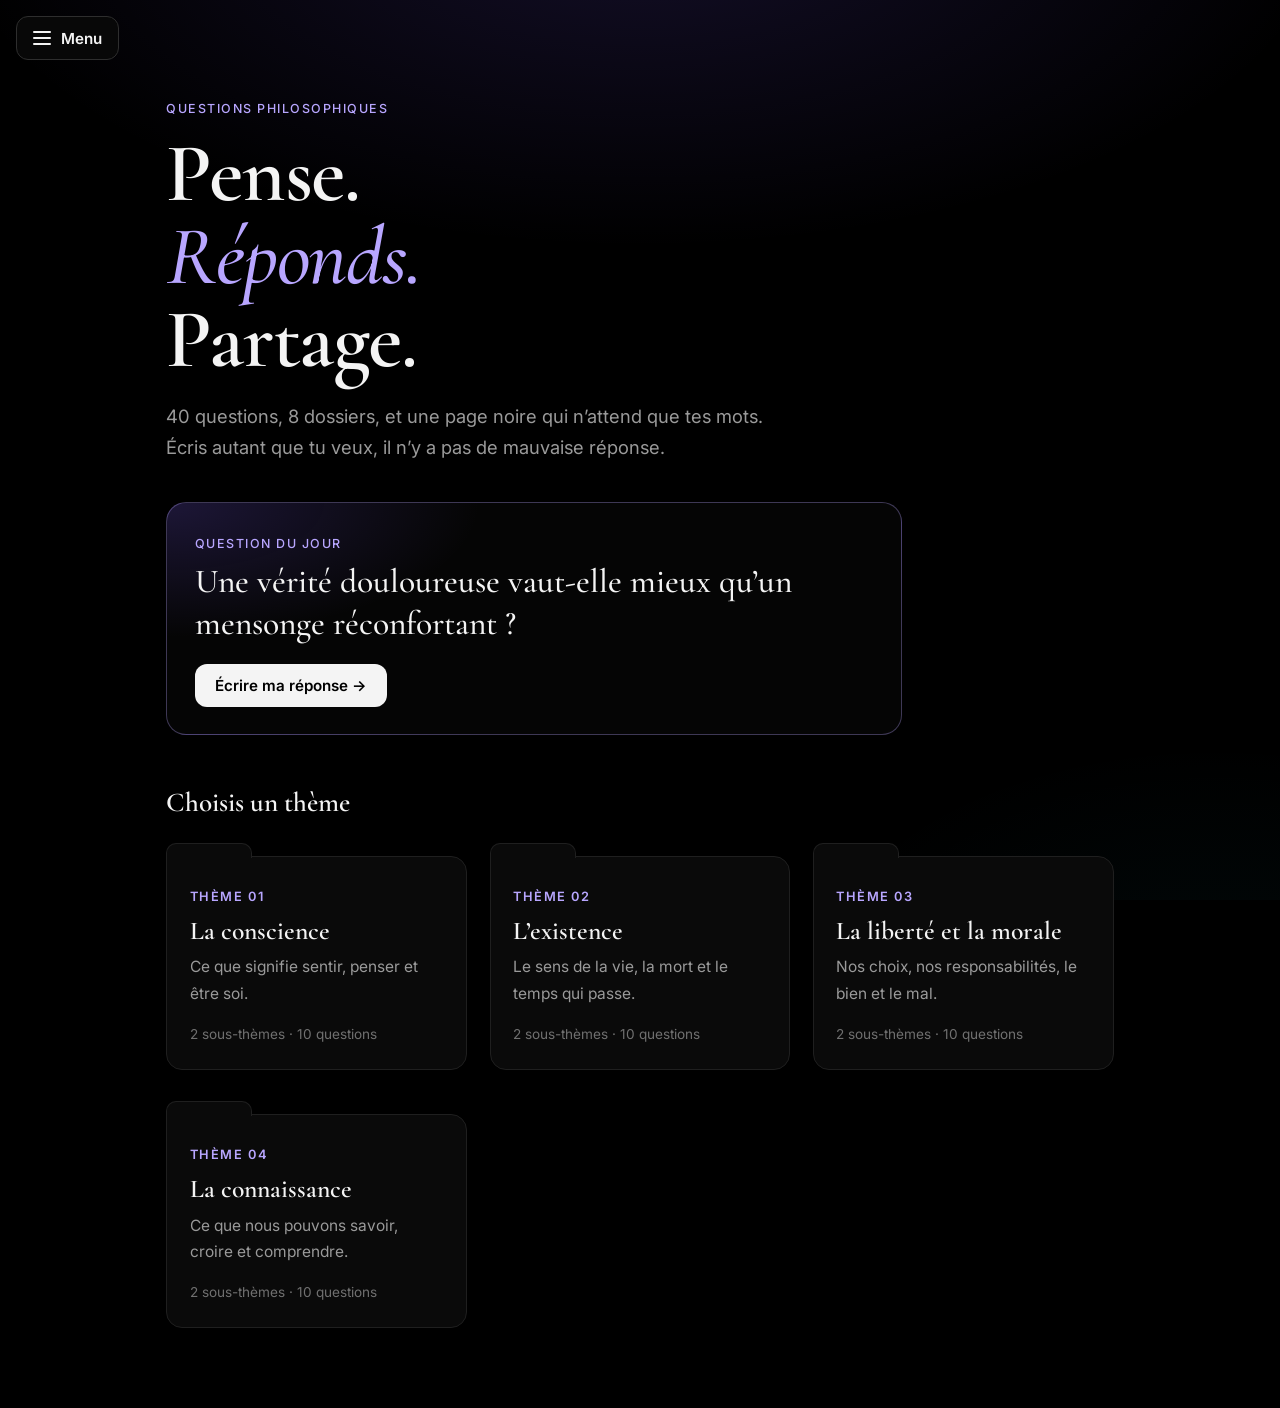
==== index (1).html @ a79fb10f "Add files via upload" ====
<!DOCTYPE html>
<html lang="fr">
<head>
<meta charset="UTF-8">
<meta name="viewport" content="width=device-width, initial-scale=1">
<meta name="theme-color" content="#000000">
<title>Questions philosophiques</title>
<meta name="description" content="Choisis un thème, ouvre un dossier et écris librement ta réponse à une question philosophique.">
<link rel="preconnect" href="https://fonts.googleapis.com">
<link rel="preconnect" href="https://fonts.gstatic.com" crossorigin>
<link href="https://fonts.googleapis.com/css2?family=Cormorant+Garamond:ital,wght@0,500;0,600;1,500;1,600&family=Inter:wght@400;500;600&display=swap" rel="stylesheet">
<style>
:root{--noir:#000;--carte:#0a0a0a;--ligne:#1f1f1f;--txt:#f4f4f4;--mut:#9a9a9a;--acc:#b8a6ff;--acc2:#7c5cff;
--serif:"Cormorant Garamond",Georgia,"Times New Roman",serif;--sans:"Inter",system-ui,-apple-system,"Segoe UI",Arial,sans-serif}
*{box-sizing:border-box}
html{scroll-behavior:smooth;background:#000}
body{margin:0;background:var(--noir);color:var(--txt);font:400 1.05rem/1.7 var(--sans);min-height:100vh;-webkit-font-smoothing:antialiased}
a{color:inherit}
::selection{background:var(--acc2);color:#fff}
:focus-visible{outline:2px solid var(--acc);outline-offset:3px}

/* Lueur d'ambiance : elle s'intensifie quand on écrit */
.lueur{position:fixed;inset:0;z-index:0;pointer-events:none;--e:0;transition:.8s;
background:radial-gradient(70rem 34rem at 50% -10%,rgba(124,92,255,calc(.16 + var(--e)*.22)),transparent 62%),
radial-gradient(44rem 26rem at 95% 110%,rgba(34,211,238,calc(.04 + var(--e)*.1)),transparent 60%)}

/* Menu en haut à gauche */
.btn-menu{position:fixed;top:1rem;left:1rem;z-index:40;display:flex;align-items:center;gap:.6rem;height:44px;
background:rgba(10,10,10,.85);backdrop-filter:blur(10px);color:var(--txt);border:1px solid #2e2e2e;border-radius:12px;padding:0 1rem;
font:600 .95rem var(--sans);cursor:pointer;transition:.25s}
.btn-menu:hover{border-color:var(--acc);box-shadow:0 0 26px -6px var(--acc)}
.btn-menu .barres{display:grid;gap:4px}
.btn-menu .barres i{display:block;width:18px;height:2px;background:currentColor;border-radius:2px}

.voile{position:fixed;inset:0;background:rgba(0,0,0,.72);opacity:0;visibility:hidden;transition:.3s;z-index:45}
.tiroir{position:fixed;top:0;left:0;bottom:0;width:min(23rem,88vw);background:#040404;border-right:1px solid var(--ligne);
transform:translateX(-100%);visibility:hidden;transition:transform .35s cubic-bezier(.2,.8,.2,1),visibility .35s;z-index:50;overflow-y:auto;padding:1.2rem 1.2rem 3rem}
.ouvert .tiroir{transform:none;visibility:visible}
.ouvert .voile{opacity:1;visibility:visible}
.tiroir-haut{display:flex;justify-content:space-between;align-items:center;margin-bottom:1.4rem}
.tiroir-haut strong{font:600 1.6rem var(--serif)}
.fermer{background:none;border:1px solid #2e2e2e;color:var(--txt);border-radius:10px;width:38px;height:38px;font-size:1.1rem;cursor:pointer}
.tiroir a.accueil{display:block;padding:.7rem .8rem;border-radius:10px;text-decoration:none;color:var(--mut);margin-bottom:.4rem}
.tiroir a.accueil:hover{color:var(--txt);background:#111}
.tiroir details{border-top:1px solid var(--ligne);padding:.3rem 0}
.tiroir summary{cursor:pointer;list-style:none;padding:.8rem;font:600 1.3rem var(--serif);display:flex;justify-content:space-between;gap:1rem}
.tiroir summary::-webkit-details-marker{display:none}
.tiroir summary::after{content:"+";color:var(--acc);font-family:var(--sans)}
.tiroir details[open] summary::after{content:"−"}
.tiroir details a{display:block;margin:.15rem 0 .15rem .8rem;padding:.55rem .9rem;border-left:2px solid #262626;color:var(--mut);text-decoration:none;font-size:.97rem;transition:.2s}
.tiroir details a:hover{color:var(--txt);border-left-color:var(--acc);background:#0c0c0c}

/* Scène */
main{position:relative;z-index:1;max-width:62rem;margin:0 auto;padding:5.8rem 1.4rem 5rem}
.fil{font-size:.9rem;color:var(--mut);margin-bottom:1.8rem}
.fil a{color:var(--mut);text-decoration:none}
.fil a:hover{color:var(--txt)}
.fil span{margin:0 .4rem;opacity:.45}
h1{font:600 clamp(2.6rem,8vw,5.2rem)/1 var(--serif);margin:0 0 1.2rem;letter-spacing:-.015em}
h1 em{font-style:italic;color:var(--acc);font-weight:500}
h1.q{font-size:clamp(2rem,5.4vw,3.3rem);line-height:1.12;max-width:44rem}
.intro{color:var(--mut);max-width:38rem;margin:0 0 2.4rem;font-size:1.15rem}
.etiquette{display:inline-block;font:500 .78rem var(--sans);letter-spacing:.12em;text-transform:uppercase;color:var(--acc);margin-bottom:1rem}
.vue{animation:entree .55s cubic-bezier(.2,.8,.2,1) both}
@keyframes entree{from{opacity:0;transform:translateY(14px)}to{opacity:1;transform:none}}

/* Question du jour */
.jour{position:relative;max-width:46rem;margin:0 0 3.2rem;padding:1.6rem 1.7rem 1.7rem;border-radius:20px;border:1px solid rgba(184,166,255,.32);
background:radial-gradient(28rem 12rem at 0% 0%,rgba(124,92,255,.2),transparent 70%),#050505}
.jour .etiquette{margin-bottom:.6rem}
.jour p{font:500 clamp(1.5rem,3.6vw,2.1rem)/1.25 var(--serif);margin:0 0 1.2rem}
.cta{display:inline-flex;align-items:center;gap:.5rem;background:var(--txt);color:#000;border-radius:12px;padding:.75rem 1.3rem;text-decoration:none;font:600 .95rem var(--sans);transition:.25s}
.cta:hover{background:var(--acc);transform:translateY(-2px)}
.titre-section{font:600 1.7rem var(--serif);margin:0 0 1.4rem}

/* Dossiers */
.grille{display:grid;grid-template-columns:repeat(auto-fill,minmax(16rem,1fr));gap:1.9rem 1.4rem}
.dossier{position:relative;display:block;margin-top:14px;padding:1.5rem 1.4rem 1.4rem;background:var(--carte);
border:1px solid var(--ligne);border-radius:0 16px 16px 16px;text-decoration:none;color:inherit;transition:.3s;overflow:visible}
.dossier::before{content:"";position:absolute;top:-14px;left:-1px;width:84px;height:14px;background:var(--carte);
border:1px solid var(--ligne);border-bottom:0;border-radius:10px 10px 0 0;transition:.3s}
.dossier::after{content:"";position:absolute;inset:0;border-radius:inherit;pointer-events:none;opacity:0;transition:.3s;
background:radial-gradient(16rem circle at var(--mx,50%) var(--my,0%),rgba(184,166,255,.15),transparent 62%)}
.dossier:hover{transform:translateY(-4px);border-color:rgba(184,166,255,.7);box-shadow:0 22px 50px -22px var(--acc2)}
.dossier:hover::before{border-color:rgba(184,166,255,.7)}
.dossier:hover::after{opacity:1}
.dossier .num{font:600 .8rem var(--sans);color:var(--acc);letter-spacing:.12em}
.dossier h3{font:600 1.6rem/1.2 var(--serif);margin:.4rem 0 .5rem}
.dossier p{margin:0;color:var(--mut);font-size:.97rem}
.dossier .compte{display:block;margin-top:1rem;font-size:.85rem;color:#707070}

/* Liste de questions */
.questions{list-style:none;margin:0;padding:0;max-width:46rem}
.questions a{display:flex;gap:1.1rem;align-items:baseline;padding:1.2rem .4rem;border-top:1px solid var(--ligne);text-decoration:none;transition:.25s}
.questions li:last-child a{border-bottom:1px solid var(--ligne)}
.questions a:hover{padding-left:1rem;background:#070707;color:var(--acc)}
.questions .n{font:600 1.05rem var(--serif);color:var(--acc);min-width:1.6rem}
.questions .t{font:500 1.3rem/1.4 var(--serif);flex:1}
.questions .ok{font-size:.8rem;color:#7ee2a8;white-space:nowrap}

/* Espace d'écriture */
form{max-width:46rem}
.feuille{margin-top:1.8rem;background:#050505;border:1px solid #242424;border-radius:20px;transition:.3s}
.feuille:focus-within{border-color:rgba(184,166,255,.75);box-shadow:0 0 0 4px rgba(184,166,255,.1),0 40px 90px -40px rgba(124,92,255,.6)}
.feuille textarea{display:block;width:100%;min-height:min(58vh,26rem);background:transparent;color:var(--txt);border:0;resize:vertical;
padding:1.7rem 1.7rem 1rem;font:400 clamp(1.15rem,2.6vw,1.4rem)/1.85 var(--serif);caret-color:var(--acc)}
.feuille textarea:focus{outline:none}
.feuille textarea::placeholder{color:#555;font-style:italic}
.pied-feuille{display:flex;justify-content:space-between;gap:1rem;padding:.7rem 1.4rem;border-top:1px solid #161616;font-size:.82rem;color:#6d6d6d}
.amorces{display:flex;flex-wrap:wrap;align-items:center;gap:.5rem;margin:1.1rem 0 0;font-size:.88rem;color:var(--mut)}
.amorce{background:transparent;color:var(--mut);border:1px solid #2a2a2a;border-radius:999px;padding:.35rem .85rem;font:500 .85rem var(--sans);cursor:pointer;transition:.2s}
.amorce:hover{color:var(--txt);border-color:var(--acc)}
.signe{margin:1.5rem 0 0}
.signe summary{cursor:pointer;color:var(--mut);font-size:.92rem;width:max-content}
.signe summary:hover{color:var(--txt)}
.deux{display:grid;grid-template-columns:1fr 1fr;gap:1rem;margin-top:1rem}
label{display:block;font:600 .82rem var(--sans);margin:0 0 .4rem;color:var(--mut)}
input[type=text],input[type=email]{width:100%;background:#060606;color:var(--txt);border:1px solid #262626;border-radius:12px;padding:.8rem 1rem;font:400 1rem var(--sans);transition:.2s}
input:focus{outline:none;border-color:var(--acc);box-shadow:0 0 0 3px rgba(184,166,255,.16)}
.piege{position:absolute;left:-9999px;width:1px;height:1px;opacity:0}
.envoyer{margin-top:1.8rem;display:inline-flex;align-items:center;gap:.6rem;background:var(--txt);color:#000;border:0;border-radius:14px;
padding:1rem 1.9rem;font:600 1rem var(--sans);cursor:pointer;transition:.25s}
.envoyer:hover{background:var(--acc);transform:translateY(-2px)}
.envoyer:disabled{opacity:.5;cursor:wait;transform:none}
.etat{min-height:1.6rem;margin:1rem 0 0;font-size:.98rem}
.etat.ok{color:#7ee2a8}.etat.err{color:#ff8a8a}
.note{margin-top:1.4rem;font-size:.85rem;color:#6d6d6d}
.suite{display:flex;flex-wrap:wrap;gap:1.4rem;margin-top:2rem;font-size:.95rem}
.suite a{color:var(--acc);text-decoration:none}
.suite a:hover{text-decoration:underline}

@media(max-width:640px){.deux{grid-template-columns:1fr}.btn-menu span.mot{display:none}.btn-menu{padding:0 .9rem}}
@media(prefers-reduced-motion:reduce){*{animation:none!important;transition:none!important}html{scroll-behavior:auto}}
</style>
</head>
<body>

<div class="lueur" id="lueur" aria-hidden="true"></div>

<button class="btn-menu" id="btnMenu" aria-expanded="false" aria-controls="tiroir">
  <span class="barres" aria-hidden="true"><i></i><i></i><i></i></span><span class="mot">Menu</span>
</button>
<div class="voile" id="voile"></div>
<aside class="tiroir" id="tiroir" aria-label="Thèmes philosophiques">
  <div class="tiroir-haut"><strong>Thèmes</strong><button class="fermer" id="fermer" aria-label="Fermer le menu">✕</button></div>
  <a class="accueil" href="#">← Accueil</a>
  <nav id="navThemes"></nav>
</aside>

<main id="scene"></main>

<script>
(function(){
  /* ADRESSE QUI REÇOIT LES RÉPONSES */
  var ENDPOINT = "https://formsubmit.co/ajax/tabomar2007@gmail.com";

  var T = [
    {n:"La conscience", d:"Ce que signifie sentir, penser et être soi.", s:[
      {n:"L’esprit et le corps", q:[
        "Mon esprit est-il identique à mon cerveau ?",
        "Un robot pourrait-il un jour être vraiment conscient ?",
        "Pourquoi ressentons-nous des émotions plutôt que de simplement réagir ?",
        "Les animaux ont-ils une conscience comparable à la nôtre ?",
        "Que se passe-t-il dans notre conscience quand nous dormons ou rêvons ?"]},
      {n:"Le moi et l’identité", q:[
        "Suis-je la même personne qu’il y a dix ans ?",
        "Qu’est-ce qui fait de moi quelqu’un d’unique ?",
        "Le regard des autres façonne-t-il qui je suis ?",
        "Peut-on se connaître vraiment soi-même ?",
        "Si je perdais tous mes souvenirs, serais-je encore moi ?"]}]},
    {n:"L’existence", d:"Le sens de la vie, la mort et le temps qui passe.", s:[
      {n:"Le sens de la vie", q:[
        "La vie a-t-elle un sens, ou devons-nous le créer ?",
        "Le bonheur est-il le but de l’existence ?",
        "Faut-il souffrir pour grandir ?",
        "Qu’est-ce qui donne de la valeur à une vie ?",
        "Vaut-il mieux vivre intensément ou vivre longtemps ?"]},
      {n:"La mort et le temps", q:[
        "Faut-il avoir peur de la mort ?",
        "La mort donne-t-elle un sens à la vie ?",
        "Le temps existe-t-il vraiment, ou n’est-il qu’une impression de notre esprit ?",
        "Que reste-t-il de nous quand nous disparaissons ?",
        "Vivrions-nous mieux si nous étions immortels ?"]}]},
    {n:"La liberté et la morale", d:"Nos choix, nos responsabilités, le bien et le mal.", s:[
      {n:"Le libre arbitre", q:[
        "Sommes-nous vraiment libres de nos choix ?",
        "Peut-on être responsable de ce que l’on n’a pas choisi d’être ?",
        "Être libre, est-ce faire tout ce que l’on veut ?",
        "Notre éducation décide-t-elle de nos choix à notre place ?",
        "Un monde où tout serait prévisible serait-il un monde sans liberté ?"]},
      {n:"Le bien et le mal", q:[
        "Le bien et le mal existent-ils indépendamment des cultures ?",
        "Le mensonge est-il parfois justifié ?",
        "Peut-on faire le mal en croyant faire le bien ?",
        "Faut-il juger une action sur ses intentions ou sur ses conséquences ?",
        "Pourquoi devrions-nous être justes quand personne ne nous voit ?"]}]},
    {n:"La connaissance", d:"Ce que nous pouvons savoir, croire et comprendre.", s:[
      {n:"Vérité et réalité", q:[
        "Existe-t-il une vérité absolue ?",
        "Peut-on être certain que le monde est tel que nous le percevons ?",
        "Nos sens nous trompent-ils plus qu’ils ne nous renseignent ?",
        "Une vérité douloureuse vaut-elle mieux qu’un mensonge réconfortant ?",
        "La science peut-elle tout expliquer ?"]},
      {n:"Raison et croyance", q:[
        "Peut-on croire sans preuve ?",
        "La raison suffit-elle pour bien vivre ?",
        "Doute-t-on trop ou pas assez aujourd’hui ?",
        "Les émotions sont-elles un obstacle à la pensée juste ?",
        "Que signifie vraiment « comprendre » quelque chose ?"]}]}
  ];
  var AMORCES = ["Je crois que…", "Au fond…", "Un exemple qui m’a marqué :", "Je ne suis pas d’accord, parce que…"];

  var scene = document.getElementById("scene"), body = document.body, lueur = document.getElementById("lueur");

  /* Mémoire locale (brouillons et questions déjà répondues) */
  function lire(k){ try{ return localStorage.getItem(k); }catch(e){ return null; } }
  function noter(k, v){ try{ if(v === null) localStorage.removeItem(k); else localStorage.setItem(k, v); }catch(e){} }

  /* Menu latéral */
  var nav = document.getElementById("navThemes");
  nav.innerHTML = T.map(function(t, i){
    return '<details><summary>' + t.n + '</summary>' +
      t.s.map(function(s, j){ return '<a href="#t' + i + '-s' + j + '">' + s.n + '</a>'; }).join("") + '</details>';
  }).join("");
  var btn = document.getElementById("btnMenu");
  function menu(ouvre){
    body.classList.toggle("ouvert", ouvre);
    btn.setAttribute("aria-expanded", ouvre);
    if(ouvre){ document.getElementById("fermer").focus(); }
    else if(document.activeElement && document.activeElement.closest && document.activeElement.closest("#tiroir")){ btn.focus(); }
  }
  btn.addEventListener("click", function(){ menu(!body.classList.contains("ouvert")); });
  document.getElementById("fermer").addEventListener("click", function(){ menu(false); });
  document.getElementById("voile").addEventListener("click", function(){ menu(false); });
  document.addEventListener("keydown", function(e){ if(e.key === "Escape") menu(false); });

  /* Halo lumineux qui suit le doigt ou la souris sur les dossiers */
  document.addEventListener("pointermove", function(e){
    var d = e.target.closest && e.target.closest(".dossier");
    if(!d) return;
    var r = d.getBoundingClientRect();
    d.style.setProperty("--mx", (e.clientX - r.left) + "px");
    d.style.setProperty("--my", (e.clientY - r.top) + "px");
  });

  /* Question du jour */
  var plat = [];
  T.forEach(function(t, i){ t.s.forEach(function(s, j){ s.q.forEach(function(q, k){ plat.push({id:"t"+i+"-s"+j+"-q"+k, q:q}); }); }); });
  var jour = plat[Math.floor(Date.now() / 864e5) % plat.length];

  function fil(parts){
    return '<nav class="fil" aria-label="Fil d’Ariane">' + parts.map(function(p){
      return p.h ? '<a href="' + p.h + '">' + p.l + '</a>' : '<b>' + p.l + '</b>';
    }).join('<span>/</span>') + '</nav>';
  }

  function afficher(){
    var m = /^#t(\d+)(?:-s(\d+))?(?:-q(\d+))?$/.exec(location.hash);
    var t = m ? T[+m[1]] : null, s = t && m[2] !== undefined ? t.s[+m[2]] : null, q = s && m[3] !== undefined ? s.q[+m[3]] : null;
    var h = "";
    lueur.style.setProperty("--e", 0);
    if(!t){
      h = '<div class="vue"><span class="etiquette">Questions philosophiques</span>' +
        '<h1>Pense.<br><em>Réponds.</em><br>Partage.</h1>' +
        '<p class="intro">40 questions, 8 dossiers, et une page noire qui n’attend que tes mots. Écris autant que tu veux, il n’y a pas de mauvaise réponse.</p>' +
        '<div class="jour"><span class="etiquette">Question du jour</span><p>' + jour.q + '</p><a class="cta" href="#' + jour.id + '">Écrire ma réponse →</a></div>' +
        '<h2 class="titre-section">Choisis un thème</h2>' +
        '<div class="grille">' + T.map(function(x, i){
          return '<a class="dossier" href="#t' + i + '"><span class="num">THÈME 0' + (i+1) + '</span><h3>' + x.n + '</h3><p>' + x.d + '</p><span class="compte">' + x.s.length + ' sous-thèmes · ' + x.s.length*5 + ' questions</span></a>';
        }).join("") + '</div></div>';
    } else if(!s){
      h = '<div class="vue">' + fil([{l:"Accueil",h:"#"},{l:t.n}]) + '<h1>' + t.n + '</h1><p class="intro">' + t.d + '</p><div class="grille">' +
        t.s.map(function(x, j){
          var fait = 0; for(var k = 0; k < 5; k++){ if(lire("fait:t" + m[1] + "-s" + j + "-q" + k)) fait++; }
          return '<a class="dossier" href="#t' + m[1] + '-s' + j + '"><span class="num">DOSSIER 0' + (j+1) + '</span><h3>' + x.n + '</h3><span class="compte">5 questions' + (fait ? ' · ' + fait + ' répondue' + (fait > 1 ? 's' : '') : '') + '</span></a>';
        }).join("") + '</div></div>';
    } else if(q === null){
      h = '<div class="vue">' + fil([{l:"Accueil",h:"#"},{l:t.n,h:"#t"+m[1]},{l:s.n}]) + '<h1>' + s.n + '</h1><p class="intro">Choisis la question qui te parle le plus et écris ce qui te vient.</p><ol class="questions">' +
        s.q.map(function(x, k){
          var id = "t" + m[1] + "-s" + m[2] + "-q" + k;
          return '<li><a href="#' + id + '"><span class="n">' + (k+1) + '</span><span class="t">' + x + '</span>' + (lire("fait:" + id) ? '<span class="ok">✓ Répondu</span>' : '') + '</a></li>';
        }).join("") + '</ol></div>';
    } else {
      var k = +m[3], base = "#t" + m[1] + "-s" + m[2];
      var suiv = k < 4 ? '<a href="' + base + '-q' + (k+1) + '">Question suivante →</a>' : "";
      h = '<div class="vue">' + fil([{l:"Accueil",h:"#"},{l:t.n,h:"#t"+m[1]},{l:s.n,h:base},{l:"Question " + (k+1)}]) +
        '<span class="etiquette">' + t.n + ' · ' + s.n + '</span><h1 class="q">' + q + '</h1>' +
        '<form id="form" novalidate>' +
        '<div class="feuille"><textarea id="rep" name="reponse" aria-label="Ta réponse" placeholder="Commence par la première chose qui te vient à l’esprit…" required></textarea>' +
        '<div class="pied-feuille"><span id="compte">0 mot</span><span id="sauve"></span></div></div>' +
        '<div class="amorces"><span>Pas d’inspiration ?</span>' + AMORCES.map(function(a){ return '<button type="button" class="amorce">' + a + '</button>'; }).join("") + '</div>' +
        '<details class="signe"><summary>Signer ma réponse (facultatif)</summary><div class="deux">' +
        '<div><label for="prenom">Ton prénom</label><input type="text" id="prenom" name="prenom" autocomplete="given-name"></div>' +
        '<div><label for="mail">Ton email</label><input type="email" id="mail" name="email" autocomplete="email"></div></div></details>' +
        '<input type="text" name="_honey" class="piege" tabindex="-1" autocomplete="off" aria-hidden="true">' +
        '<button class="envoyer" type="submit">Envoyer ma réponse</button>' +
        '<p class="etat" id="etat" role="status"></p>' +
        '<p class="note">Ta réponse est envoyée par email à l’auteur du site. Ne mets pas d’informations trop personnelles.</p>' +
        '<div class="suite"><a href="' + base + '">← Toutes les questions</a>' + suiv + '</div></form></div>';
    }
    scene.innerHTML = h;
    window.scrollTo(0, 0);
    document.title = (q || (s && s.n) || (t && t.n) || "Questions philosophiques") + " · Philosophie";
    if(q){ branche(t.n, s.n, q, "t" + m[1] + "-s" + m[2] + "-q" + m[3]); }
  }

  /* Espace d'écriture : compteur, brouillon, envoi par email */
  function branche(theme, sous, question, id){
    var f = document.getElementById("form"), etat = document.getElementById("etat"),
        ta = document.getElementById("rep"), compte = document.getElementById("compte"), sauve = document.getElementById("sauve"), tmr;

    function maj(){
      var v = ta.value.trim(), mots = v ? v.split(/\s+/).length : 0;
      compte.textContent = mots + (mots > 1 ? " mots" : " mot");
      lueur.style.setProperty("--e", Math.min(mots / 60, 1));
    }
    var brouillon = lire("brouillon:" + id);
    if(brouillon){ ta.value = brouillon; sauve.textContent = "Brouillon retrouvé"; }
    maj();
    ta.addEventListener("input", function(){
      maj(); sauve.textContent = "";
      clearTimeout(tmr);
      tmr = setTimeout(function(){ noter("brouillon:" + id, ta.value.trim() ? ta.value : null); sauve.textContent = ta.value.trim() ? "Brouillon enregistré" : ""; }, 500);
    });

    scene.querySelectorAll(".amorce").forEach(function(b){
      b.addEventListener("click", function(){
        var txt = b.textContent + " ", pos = ta.selectionStart;
        var avant = ta.value.slice(0, pos), besoin = avant && !/\s$/.test(avant) ? "\n" : "";
        ta.setRangeText(besoin + txt, pos, ta.selectionEnd, "end");
        ta.focus(); ta.dispatchEvent(new Event("input"));
      });
    });

    f.addEventListener("submit", function(e){
      e.preventDefault();
      var rep = ta.value.trim();
      etat.className = "etat";
      if(!rep){ etat.className = "etat err"; etat.textContent = "Écris ta réponse avant de l’envoyer."; ta.focus(); return; }
      var b = f.querySelector(".envoyer"); b.disabled = true; etat.textContent = "Envoi en cours…";
      var data = {
        _subject: "Réponse philosophique : " + question,
        _template: "table", _captcha: "false", _honey: f._honey.value,
        theme: theme, sous_theme: sous, question: question, reponse: rep,
        prenom: f.prenom.value.trim() || "(anonyme)", email: f.email.value.trim() || "(non donné)"
      };
      if(f.email.value.trim()) data._replyto = f.email.value.trim();
      fetch(ENDPOINT, {method:"POST", headers:{"Content-Type":"application/json","Accept":"application/json"}, body:JSON.stringify(data)})
        .then(function(r){ return r.json(); })
        .then(function(j){
          if(j && (j.success === true || j.success === "true")){
            etat.className = "etat ok"; etat.textContent = "Merci de ta réponse ✦";
            noter("fait:" + id, "1"); noter("brouillon:" + id, null);
            ta.value = ""; sauve.textContent = ""; maj();
          } else { throw new Error("refus"); }
        })
        .catch(function(){
          etat.className = "etat err";
          etat.textContent = "L’envoi a échoué. Ta réponse est toujours dans la case : copie-la, puis réessaie dans un moment.";
        })
        .then(function(){ b.disabled = false; });
    });
  }

  window.addEventListener("hashchange", function(){ menu(false); afficher(); });
  afficher();
})();
</script>

<!-- Bibliothèque de philosophes et barre de recherche : doit rester ici, après le script ci-dessus -->
<script src="bibliotheque.js"></script>
</body>
</html>
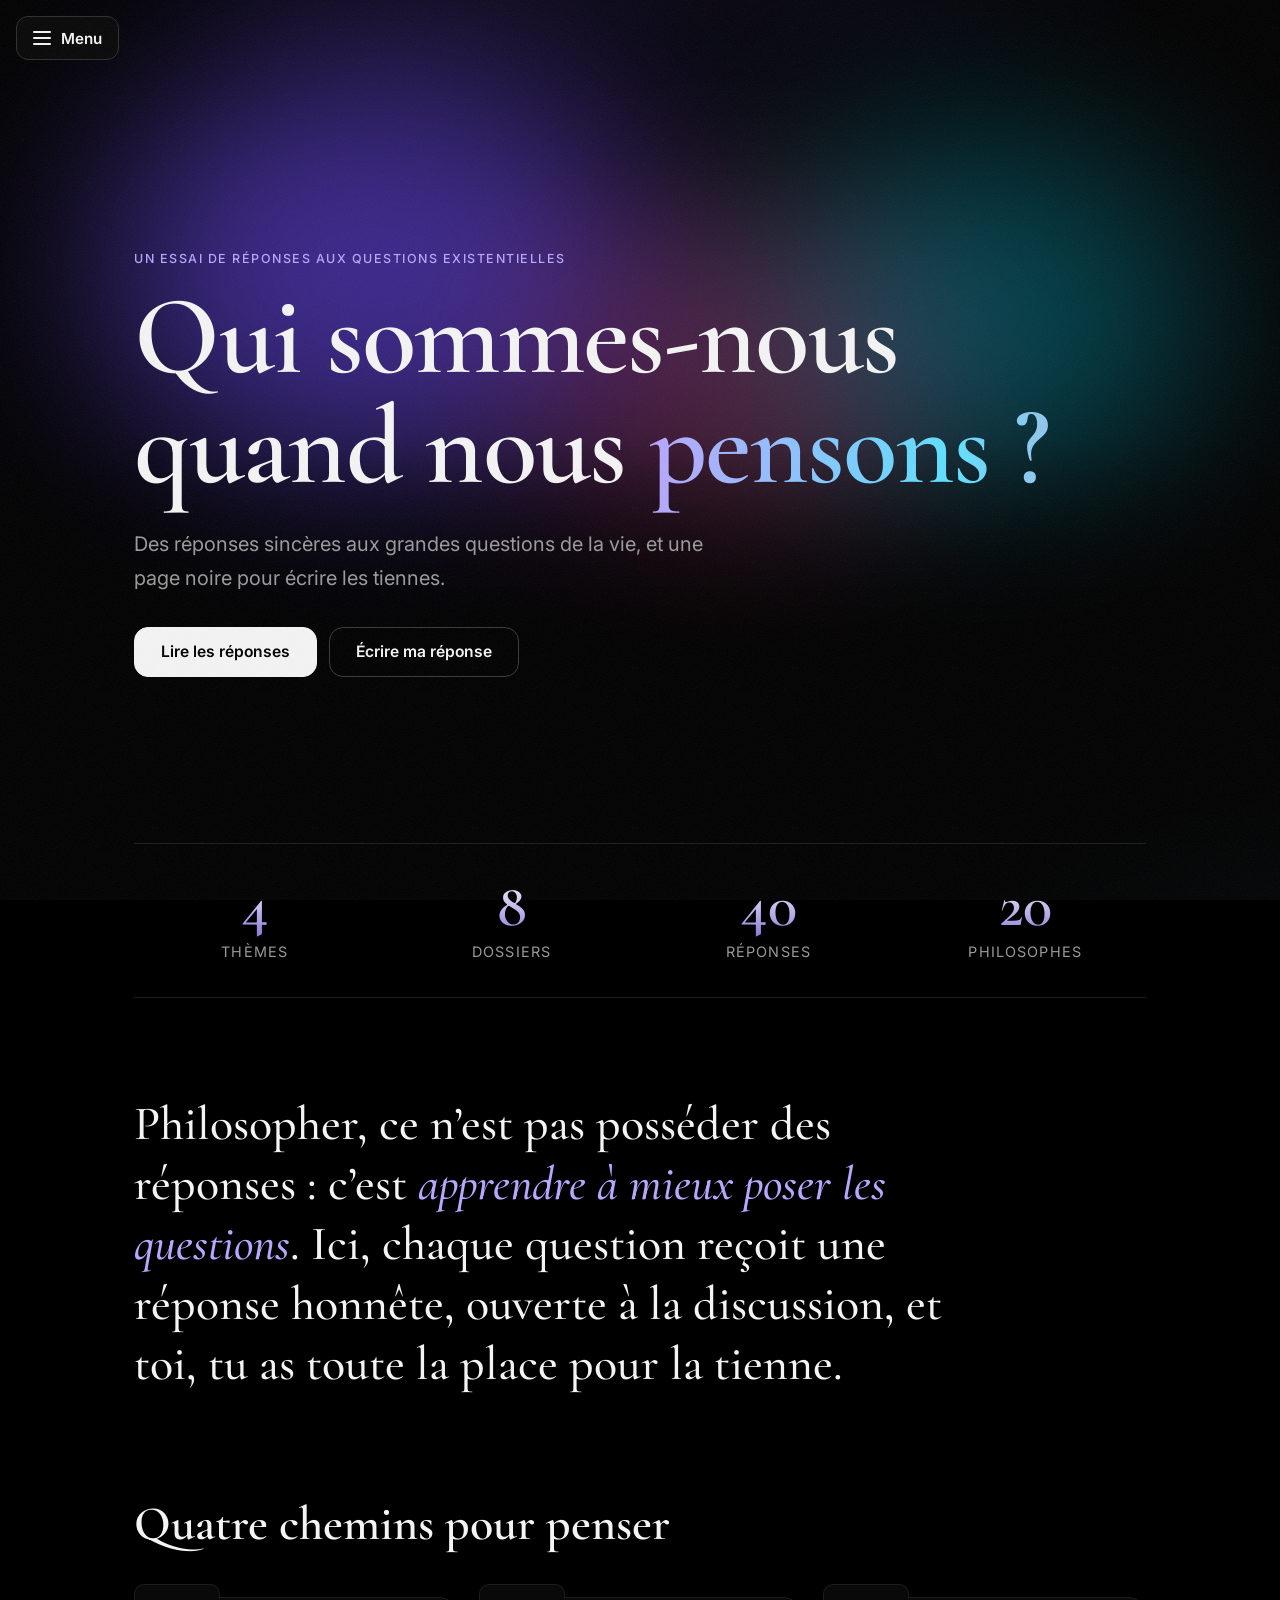
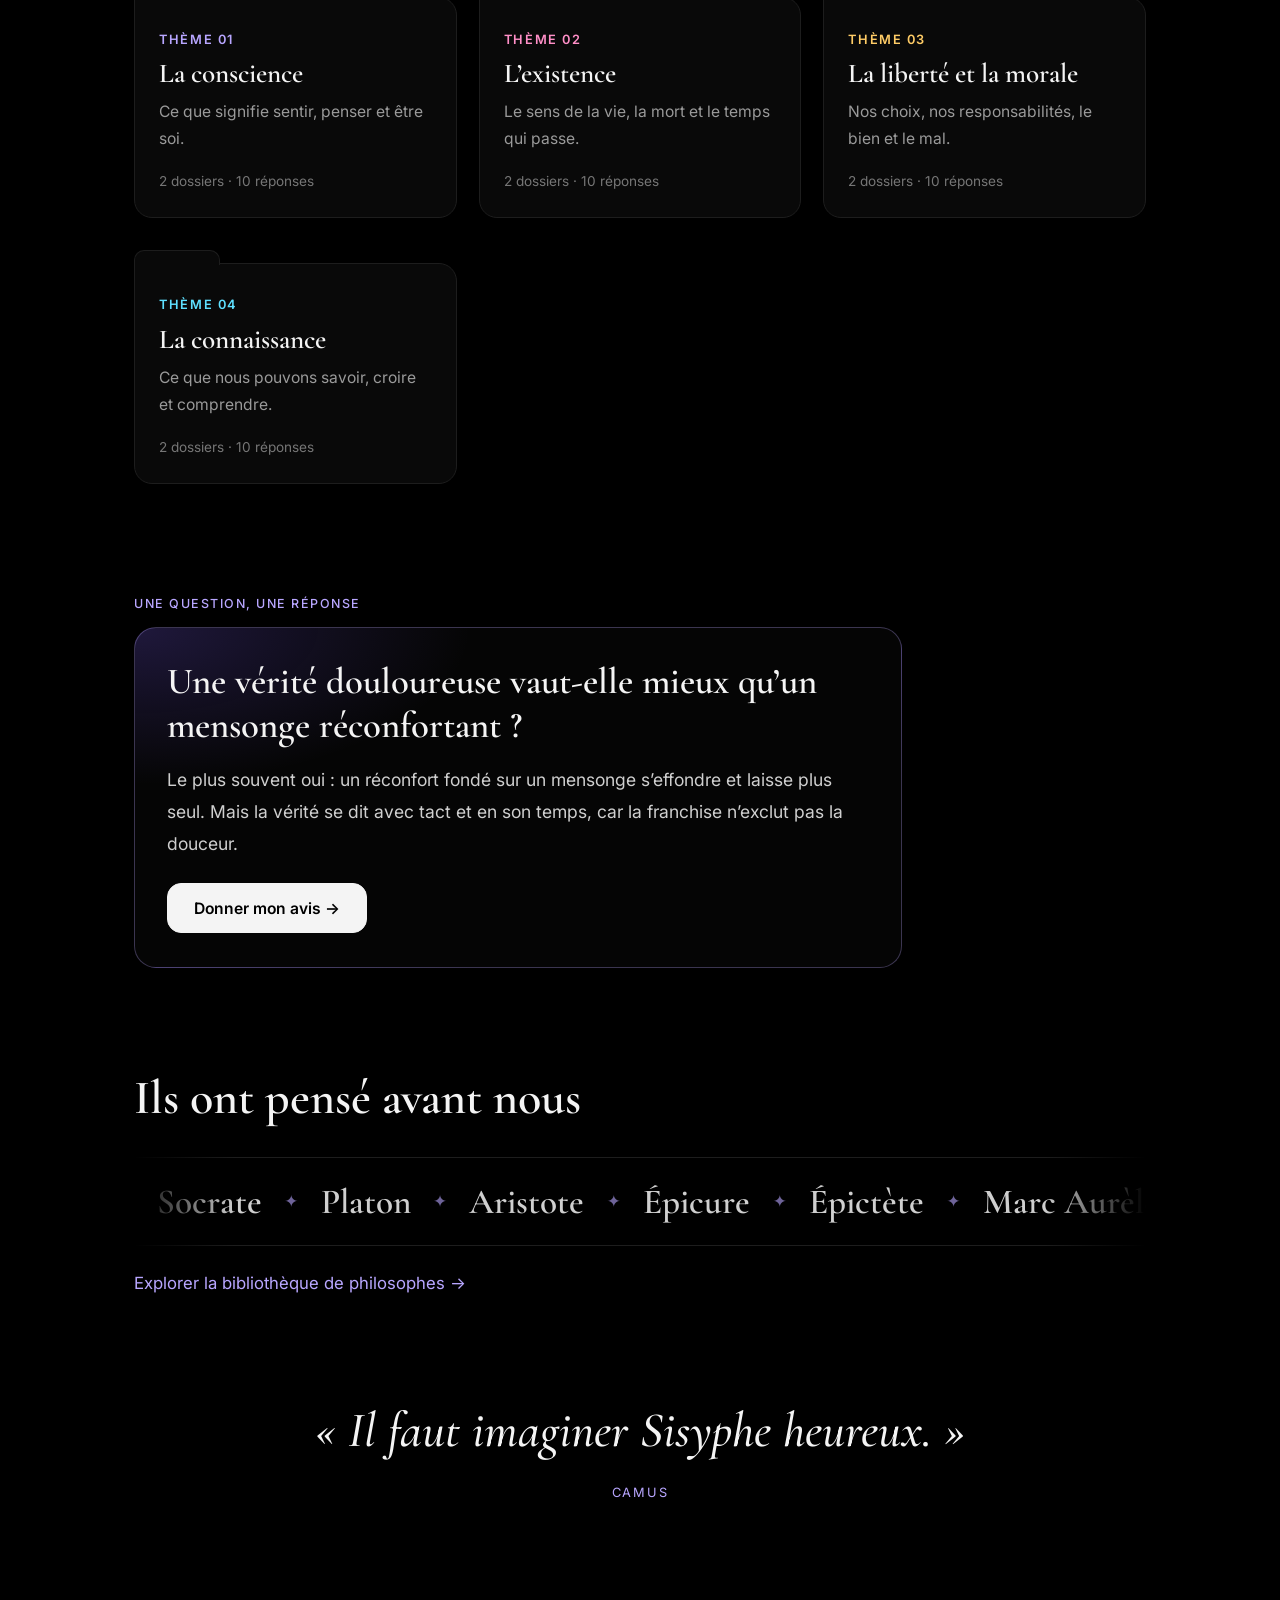
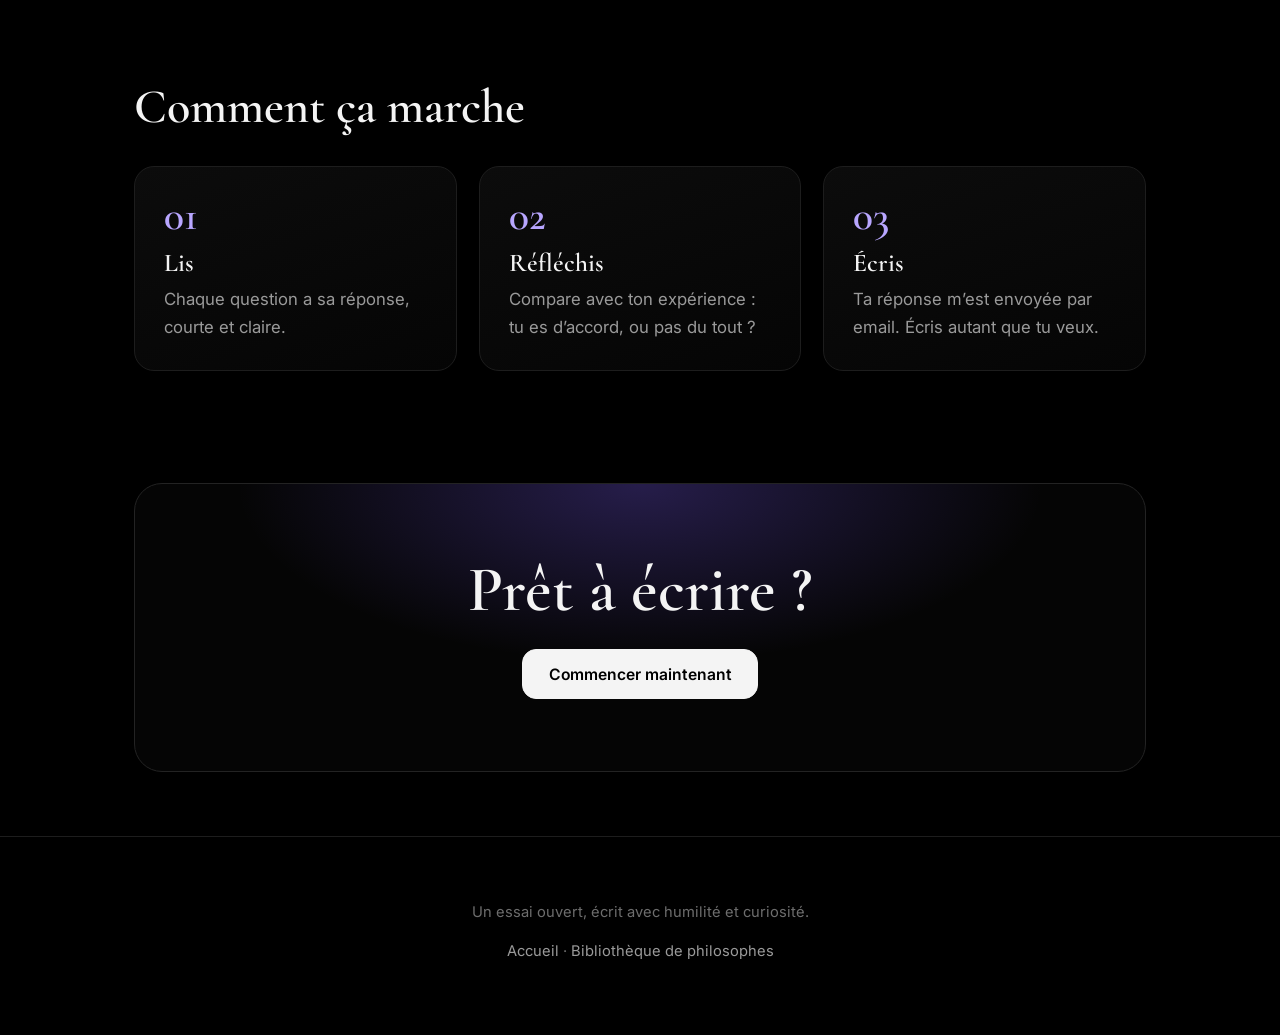
==== commit 8e41a840: "Add files via upload" ====
--- a/index (1).html
+++ b/index (1).html
@@ -4,37 +4,31 @@
 <meta charset="UTF-8">
 <meta name="viewport" content="width=device-width, initial-scale=1">
 <meta name="theme-color" content="#000000">
-<title>Questions philosophiques</title>
-<meta name="description" content="Choisis un thème, ouvre un dossier et écris librement ta réponse à une question philosophique.">
+<title>Qui sommes-nous quand nous pensons ?</title>
+<meta name="description" content="Des réponses sincères aux grandes questions existentielles, et un espace pour écrire les tiennes.">
 <link rel="preconnect" href="https://fonts.googleapis.com">
 <link rel="preconnect" href="https://fonts.gstatic.com" crossorigin>
-<link href="https://fonts.googleapis.com/css2?family=Cormorant+Garamond:ital,wght@0,500;0,600;1,500;1,600&family=Inter:wght@400;500;600&display=swap" rel="stylesheet">
+<link href="https://fonts.googleapis.com/css2?family=Cormorant+Garamond:ital,wght@0,500;0,600;0,700;1,500;1,600&family=Inter:wght@400;500;600&display=swap" rel="stylesheet">
 <style>
-:root{--noir:#000;--carte:#0a0a0a;--ligne:#1f1f1f;--txt:#f4f4f4;--mut:#9a9a9a;--acc:#b8a6ff;--acc2:#7c5cff;
+:root{--noir:#000;--carte:#090909;--ligne:#1d1d1d;--txt:#f4f4f4;--mut:#9a9a9a;--acc:#b8a6ff;
 --serif:"Cormorant Garamond",Georgia,"Times New Roman",serif;--sans:"Inter",system-ui,-apple-system,"Segoe UI",Arial,sans-serif}
 *{box-sizing:border-box}
 html{scroll-behavior:smooth;background:#000}
-body{margin:0;background:var(--noir);color:var(--txt);font:400 1.05rem/1.7 var(--sans);min-height:100vh;-webkit-font-smoothing:antialiased}
+body{margin:0;background:var(--noir);color:var(--txt);font:400 1.05rem/1.7 var(--sans);min-height:100vh;overflow-x:hidden;-webkit-font-smoothing:antialiased}
 a{color:inherit}
-::selection{background:var(--acc2);color:#fff}
+::selection{background:#7c5cff;color:#fff}
 :focus-visible{outline:2px solid var(--acc);outline-offset:3px}
-
-/* Lueur d'ambiance : elle s'intensifie quand on écrit */
+.grain{position:fixed;inset:0;z-index:60;pointer-events:none;opacity:.07;background-image:url("data:image/svg+xml,%3Csvg xmlns='http://www.w3.org/2000/svg' width='160' height='160'%3E%3Cfilter id='n'%3E%3CfeTurbulence type='fractalNoise' baseFrequency='.8' numOctaves='2' stitchTiles='stitch'/%3E%3C/filter%3E%3Crect width='100%25' height='100%25' filter='url(%23n)'/%3E%3C/svg%3E")}
 .lueur{position:fixed;inset:0;z-index:0;pointer-events:none;--e:0;transition:.8s;
-background:radial-gradient(70rem 34rem at 50% -10%,rgba(124,92,255,calc(.16 + var(--e)*.22)),transparent 62%),
-radial-gradient(44rem 26rem at 95% 110%,rgba(34,211,238,calc(.04 + var(--e)*.1)),transparent 60%)}
-
-/* Menu en haut à gauche */
-.btn-menu{position:fixed;top:1rem;left:1rem;z-index:40;display:flex;align-items:center;gap:.6rem;height:44px;
-background:rgba(10,10,10,.85);backdrop-filter:blur(10px);color:var(--txt);border:1px solid #2e2e2e;border-radius:12px;padding:0 1rem;
-font:600 .95rem var(--sans);cursor:pointer;transition:.25s}
+background:radial-gradient(60rem 30rem at 50% -12%,rgba(124,92,255,calc(.1 + var(--e)*.25)),transparent 62%),radial-gradient(40rem 24rem at 100% 110%,rgba(94,224,255,calc(.03 + var(--e)*.1)),transparent 60%)}
+
+/* Menu */
+.btn-menu{position:fixed;top:1rem;left:1rem;z-index:40;display:flex;align-items:center;gap:.6rem;height:44px;background:rgba(10,10,10,.85);backdrop-filter:blur(10px);color:var(--txt);border:1px solid #2e2e2e;border-radius:12px;padding:0 1rem;font:600 .95rem var(--sans);cursor:pointer;transition:.25s}
 .btn-menu:hover{border-color:var(--acc);box-shadow:0 0 26px -6px var(--acc)}
 .btn-menu .barres{display:grid;gap:4px}
 .btn-menu .barres i{display:block;width:18px;height:2px;background:currentColor;border-radius:2px}
-
-.voile{position:fixed;inset:0;background:rgba(0,0,0,.72);opacity:0;visibility:hidden;transition:.3s;z-index:45}
-.tiroir{position:fixed;top:0;left:0;bottom:0;width:min(23rem,88vw);background:#040404;border-right:1px solid var(--ligne);
-transform:translateX(-100%);visibility:hidden;transition:transform .35s cubic-bezier(.2,.8,.2,1),visibility .35s;z-index:50;overflow-y:auto;padding:1.2rem 1.2rem 3rem}
+.voile{position:fixed;inset:0;background:rgba(0,0,0,.75);opacity:0;visibility:hidden;transition:.3s;z-index:45}
+.tiroir{position:fixed;top:0;left:0;bottom:0;width:min(23rem,88vw);background:#040404;border-right:1px solid var(--ligne);transform:translateX(-100%);visibility:hidden;transition:transform .35s cubic-bezier(.2,.8,.2,1),visibility .35s;z-index:50;overflow-y:auto;padding:1.2rem 1.2rem 3rem}
 .ouvert .tiroir{transform:none;visibility:visible}
 .ouvert .voile{opacity:1;visibility:visible}
 .tiroir-haut{display:flex;justify-content:space-between;align-items:center;margin-bottom:1.4rem}
@@ -50,60 +44,101 @@
 .tiroir details a{display:block;margin:.15rem 0 .15rem .8rem;padding:.55rem .9rem;border-left:2px solid #262626;color:var(--mut);text-decoration:none;font-size:.97rem;transition:.2s}
 .tiroir details a:hover{color:var(--txt);border-left-color:var(--acc);background:#0c0c0c}
 
-/* Scène */
-main{position:relative;z-index:1;max-width:62rem;margin:0 auto;padding:5.8rem 1.4rem 5rem}
+/* Base de page */
+main{position:relative;z-index:1;max-width:66rem;margin:0 auto;padding:5.8rem 1.4rem 4rem}
 .fil{font-size:.9rem;color:var(--mut);margin-bottom:1.8rem}
-.fil a{color:var(--mut);text-decoration:none}
-.fil a:hover{color:var(--txt)}
-.fil span{margin:0 .4rem;opacity:.45}
+.fil a{color:var(--mut);text-decoration:none}.fil a:hover{color:var(--txt)}.fil span{margin:0 .4rem;opacity:.45}
 h1{font:600 clamp(2.6rem,8vw,5.2rem)/1 var(--serif);margin:0 0 1.2rem;letter-spacing:-.015em}
-h1 em{font-style:italic;color:var(--acc);font-weight:500}
 h1.q{font-size:clamp(2rem,5.4vw,3.3rem);line-height:1.12;max-width:44rem}
 .intro{color:var(--mut);max-width:38rem;margin:0 0 2.4rem;font-size:1.15rem}
-.etiquette{display:inline-block;font:500 .78rem var(--sans);letter-spacing:.12em;text-transform:uppercase;color:var(--acc);margin-bottom:1rem}
+.etiquette{display:inline-block;font:500 .78rem var(--sans);letter-spacing:.12em;text-transform:uppercase;color:var(--k,var(--acc));margin-bottom:1rem}
 .vue{animation:entree .55s cubic-bezier(.2,.8,.2,1) both}
 @keyframes entree{from{opacity:0;transform:translateY(14px)}to{opacity:1;transform:none}}
-
-/* Question du jour */
-.jour{position:relative;max-width:46rem;margin:0 0 3.2rem;padding:1.6rem 1.7rem 1.7rem;border-radius:20px;border:1px solid rgba(184,166,255,.32);
-background:radial-gradient(28rem 12rem at 0% 0%,rgba(124,92,255,.2),transparent 70%),#050505}
-.jour .etiquette{margin-bottom:.6rem}
-.jour p{font:500 clamp(1.5rem,3.6vw,2.1rem)/1.25 var(--serif);margin:0 0 1.2rem}
-.cta{display:inline-flex;align-items:center;gap:.5rem;background:var(--txt);color:#000;border-radius:12px;padding:.75rem 1.3rem;text-decoration:none;font:600 .95rem var(--sans);transition:.25s}
-.cta:hover{background:var(--acc);transform:translateY(-2px)}
-.titre-section{font:600 1.7rem var(--serif);margin:0 0 1.4rem}
-
-/* Dossiers */
+.rv{opacity:0;transform:translateY(28px);transition:opacity .9s,transform .9s cubic-bezier(.2,.8,.2,1)}
+.rv.in{opacity:1;transform:none}
+.grad{background:linear-gradient(90deg,#b8a6ff,#5ee0ff,#ff8fc7,#ffcc66,#b8a6ff);background-size:300% 100%;-webkit-background-clip:text;background-clip:text;color:transparent;animation:flow 10s linear infinite}
+@keyframes flow{to{background-position:300% 0}}
+.titre{font:600 clamp(1.9rem,4.6vw,3rem)/1.1 var(--serif);margin:0 0 2rem}
+.sec{margin-top:6.5rem}
+
+/* Boutons */
+.cta{display:inline-flex;align-items:center;gap:.5rem;background:var(--txt);color:#000;border-radius:14px;padding:.9rem 1.6rem;text-decoration:none;font:600 .98rem var(--sans);border:1px solid var(--txt);transition:.25s}
+.cta:hover{background:var(--acc);border-color:var(--acc);transform:translateY(-2px);box-shadow:0 14px 40px -14px var(--acc)}
+.cta.vide{background:transparent;color:var(--txt);border-color:#3a3a3a}
+.cta.vide:hover{color:#000}
+.btns{display:flex;flex-wrap:wrap;gap:.8rem}
+
+/* Accueil */
+.hero{position:relative;padding:3.5rem 0 1rem;min-height:78vh;display:flex;flex-direction:column;justify-content:center}
+.hero h1{font-size:clamp(2.9rem,9.5vw,7rem);line-height:.98;margin-bottom:1.6rem}
+.hero .intro{font-size:1.25rem;margin-bottom:2rem}
+.aurore{position:absolute;left:50%;top:-6rem;width:100vw;height:46rem;transform:translateX(-50%);overflow:hidden;z-index:-1;-webkit-mask-image:linear-gradient(#000 60%,transparent);mask-image:linear-gradient(#000 60%,transparent)}
+.aurore i{position:absolute;border-radius:50%;filter:blur(95px);opacity:.55;animation:derive 16s ease-in-out infinite alternate}
+.aurore i:nth-child(1){width:34rem;height:26rem;background:#6d4aff;left:8%;top:4rem}
+.aurore i:nth-child(2){width:28rem;height:22rem;background:#00c2e0;right:6%;top:9rem;animation-delay:-5s;opacity:.35}
+.aurore i:nth-child(3){width:24rem;height:20rem;background:#ff4fa3;left:42%;top:14rem;animation-delay:-9s;opacity:.3}
+@keyframes derive{to{transform:translate3d(5rem,3rem,0) scale(1.15)}}
+.stats{display:grid;grid-template-columns:repeat(auto-fit,minmax(8rem,1fr));gap:1rem;margin-top:3rem;border-top:1px solid var(--ligne);border-bottom:1px solid var(--ligne);padding:2rem 0}
+.stats div{text-align:center}
+.stats b{display:block;font:600 clamp(2.4rem,6vw,3.8rem)/1 var(--serif);background:linear-gradient(180deg,#fff,#8b7bd8);-webkit-background-clip:text;background-clip:text;color:transparent}
+.stats span{color:var(--mut);font-size:.9rem;letter-spacing:.08em;text-transform:uppercase}
+.manif{margin-top:6rem}
+.manif p{font:500 clamp(1.7rem,4.4vw,3rem)/1.25 var(--serif);max-width:52rem;margin:0}
+.manif em{color:var(--acc)}
 .grille{display:grid;grid-template-columns:repeat(auto-fill,minmax(16rem,1fr));gap:1.9rem 1.4rem}
-.dossier{position:relative;display:block;margin-top:14px;padding:1.5rem 1.4rem 1.4rem;background:var(--carte);
-border:1px solid var(--ligne);border-radius:0 16px 16px 16px;text-decoration:none;color:inherit;transition:.3s;overflow:visible}
-.dossier::before{content:"";position:absolute;top:-14px;left:-1px;width:84px;height:14px;background:var(--carte);
-border:1px solid var(--ligne);border-bottom:0;border-radius:10px 10px 0 0;transition:.3s}
-.dossier::after{content:"";position:absolute;inset:0;border-radius:inherit;pointer-events:none;opacity:0;transition:.3s;
-background:radial-gradient(16rem circle at var(--mx,50%) var(--my,0%),rgba(184,166,255,.15),transparent 62%)}
-.dossier:hover{transform:translateY(-4px);border-color:rgba(184,166,255,.7);box-shadow:0 22px 50px -22px var(--acc2)}
-.dossier:hover::before{border-color:rgba(184,166,255,.7)}
+.dossier{position:relative;display:block;margin-top:14px;padding:1.6rem 1.5rem 1.5rem;background:var(--carte);border:1px solid var(--ligne);border-radius:0 18px 18px 18px;text-decoration:none;color:inherit;transition:.3s}
+.dossier::before{content:"";position:absolute;top:-14px;left:-1px;width:84px;height:14px;background:var(--carte);border:1px solid var(--ligne);border-bottom:0;border-radius:10px 10px 0 0;transition:.3s}
+.dossier::after{content:"";position:absolute;inset:0;border-radius:inherit;pointer-events:none;opacity:0;transition:.3s;background:radial-gradient(16rem circle at var(--mx,50%) var(--my,0%),rgba(255,255,255,.09),transparent 62%)}
+.dossier:hover{transform:translateY(-5px);border-color:var(--k,var(--acc));box-shadow:0 24px 54px -24px var(--k,var(--acc))}
+.dossier:hover::before{border-color:var(--k,var(--acc))}
 .dossier:hover::after{opacity:1}
-.dossier .num{font:600 .8rem var(--sans);color:var(--acc);letter-spacing:.12em}
-.dossier h3{font:600 1.6rem/1.2 var(--serif);margin:.4rem 0 .5rem}
-.dossier p{margin:0;color:var(--mut);font-size:.97rem}
-.dossier .compte{display:block;margin-top:1rem;font-size:.85rem;color:#707070}
-
-/* Liste de questions */
-.questions{list-style:none;margin:0;padding:0;max-width:46rem}
-.questions a{display:flex;gap:1.1rem;align-items:baseline;padding:1.2rem .4rem;border-top:1px solid var(--ligne);text-decoration:none;transition:.25s}
-.questions li:last-child a{border-bottom:1px solid var(--ligne)}
-.questions a:hover{padding-left:1rem;background:#070707;color:var(--acc)}
-.questions .n{font:600 1.05rem var(--serif);color:var(--acc);min-width:1.6rem}
-.questions .t{font:500 1.3rem/1.4 var(--serif);flex:1}
-.questions .ok{font-size:.8rem;color:#7ee2a8;white-space:nowrap}
+.dossier .num{font:600 .8rem var(--sans);color:var(--k,var(--acc));letter-spacing:.12em}
+.dossier h3{font:600 1.7rem/1.15 var(--serif);margin:.4rem 0 .6rem}
+.dossier p{margin:0;color:var(--mut);font-size:.98rem}
+.dossier .compte{display:block;margin-top:1.1rem;font-size:.85rem;color:#767676}
+.jourbox{max-width:48rem;padding:2rem 2rem 2.1rem;border-radius:22px;border:1px solid rgba(184,166,255,.3);background:radial-gradient(30rem 14rem at 0% 0%,rgba(124,92,255,.22),transparent 70%),#050505}
+.qh{font:600 clamp(1.6rem,3.6vw,2.3rem)/1.2 var(--serif);margin:0 0 1rem}
+.jourbox p{color:#cfcfcf;font-size:1.1rem;line-height:1.8;margin:0 0 1.5rem}
+.marq{overflow:hidden;border-block:1px solid var(--ligne);padding:1.4rem 0;-webkit-mask-image:linear-gradient(90deg,transparent,#000 10%,#000 90%,transparent);mask-image:linear-gradient(90deg,transparent,#000 10%,#000 90%,transparent)}
+.piste{display:flex;width:max-content;animation:defile 60s linear infinite}
+.marq:hover .piste{animation-play-state:paused}
+.piste a{font:600 clamp(1.5rem,3.4vw,2.2rem) var(--serif);text-decoration:none;color:#cfcfcf;padding:0 1.4rem;white-space:nowrap;transition:.2s}
+.piste a:hover{color:var(--acc)}
+.piste i{color:var(--acc);font-style:normal;align-self:center;opacity:.6}
+@keyframes defile{to{transform:translateX(-50%)}}
+.note-c{margin:1.4rem 0 0}.note-c a{color:var(--acc);text-decoration:none}.note-c a:hover{text-decoration:underline}
+.citrot{min-height:11rem;text-align:center;max-width:46rem;margin:0 auto}
+.citrot p{font:italic 500 clamp(1.8rem,4.6vw,3.1rem)/1.2 var(--serif);margin:0 0 1rem}
+.citrot span{color:var(--acc);letter-spacing:.14em;text-transform:uppercase;font-size:.8rem}
+.citrot.f{animation:entree .8s both}
+.etapes{display:grid;grid-template-columns:repeat(auto-fit,minmax(15rem,1fr));gap:1.4rem}
+.etape{padding:1.8rem;border:1px solid var(--ligne);border-radius:20px;background:linear-gradient(160deg,#0c0c0c,#050505)}
+.etape b{font:600 2.6rem/1 var(--serif);color:var(--acc);display:block;margin-bottom:.6rem}
+.etape h3{font:600 1.6rem var(--serif);margin:0 0 .4rem}
+.etape p{margin:0;color:var(--mut)}
+.final{margin-top:7rem;text-align:center;padding:4.5rem 1.4rem;border-radius:28px;border:1px solid #232323;background:radial-gradient(36rem 16rem at 50% 0%,rgba(124,92,255,.28),transparent 70%),#050505}
+.final h2{font:600 clamp(2.2rem,6vw,4rem)/1.05 var(--serif);margin:0 0 1.6rem}
+
+/* Réponses */
+.qa{display:grid;grid-template-columns:3.4rem 1fr;gap:0 1.2rem;padding:2.2rem 0;border-top:1px solid var(--ligne);max-width:50rem}
+.qa:last-of-type{border-bottom:1px solid var(--ligne)}
+.qa .n{font:600 1.2rem var(--serif);color:var(--k,var(--acc));padding-top:.35rem}
+.qa h2{font:600 clamp(1.5rem,3.4vw,2.2rem)/1.2 var(--serif);margin:0 0 .9rem}
+.qa p{margin:0 0 1.2rem;color:#d0d0d0;font-size:1.08rem;line-height:1.8}
+.qa .act{display:flex;flex-wrap:wrap;align-items:center;gap:1rem}
+.mini{background:transparent;color:var(--txt);border:1px solid #333;padding:.55rem 1.1rem;font-size:.9rem;border-radius:12px}
+.mini:hover{color:#000}
+.ok{font-size:.82rem;color:#7ee2a8}
+.reponse-box{max-width:46rem;margin:0 0 1rem;padding:1.5rem 1.7rem;border-left:3px solid var(--k,var(--acc));background:#070707;border-radius:0 16px 16px 0}
+.reponse-box b{display:block;font:500 .78rem var(--sans);letter-spacing:.12em;text-transform:uppercase;color:var(--k,var(--acc));margin-bottom:.6rem}
+.reponse-box p{margin:0;font:500 1.25rem/1.7 var(--serif);color:#e6e6e6}
+.sous-titre{font:600 1.8rem var(--serif);margin:2.6rem 0 0}
 
 /* Espace d'écriture */
 form{max-width:46rem}
-.feuille{margin-top:1.8rem;background:#050505;border:1px solid #242424;border-radius:20px;transition:.3s}
+.feuille{margin-top:1.2rem;background:#050505;border:1px solid #242424;border-radius:20px;transition:.3s}
 .feuille:focus-within{border-color:rgba(184,166,255,.75);box-shadow:0 0 0 4px rgba(184,166,255,.1),0 40px 90px -40px rgba(124,92,255,.6)}
-.feuille textarea{display:block;width:100%;min-height:min(58vh,26rem);background:transparent;color:var(--txt);border:0;resize:vertical;
-padding:1.7rem 1.7rem 1rem;font:400 clamp(1.15rem,2.6vw,1.4rem)/1.85 var(--serif);caret-color:var(--acc)}
+.feuille textarea{display:block;width:100%;min-height:min(58vh,26rem);background:transparent;color:var(--txt);border:0;resize:vertical;padding:1.7rem 1.7rem 1rem;font:400 clamp(1.15rem,2.6vw,1.4rem)/1.85 var(--serif);caret-color:var(--acc)}
 .feuille textarea:focus{outline:none}
 .feuille textarea::placeholder{color:#555;font-style:italic}
 .pied-feuille{display:flex;justify-content:space-between;gap:1rem;padding:.7rem 1.4rem;border-top:1px solid #161616;font-size:.82rem;color:#6d6d6d}
@@ -111,30 +146,29 @@
 .amorce{background:transparent;color:var(--mut);border:1px solid #2a2a2a;border-radius:999px;padding:.35rem .85rem;font:500 .85rem var(--sans);cursor:pointer;transition:.2s}
 .amorce:hover{color:var(--txt);border-color:var(--acc)}
 .signe{margin:1.5rem 0 0}
-.signe summary{cursor:pointer;color:var(--mut);font-size:.92rem;width:max-content}
-.signe summary:hover{color:var(--txt)}
+.signe summary{cursor:pointer;color:var(--mut);font-size:.92rem;width:max-content}.signe summary:hover{color:var(--txt)}
 .deux{display:grid;grid-template-columns:1fr 1fr;gap:1rem;margin-top:1rem}
 label{display:block;font:600 .82rem var(--sans);margin:0 0 .4rem;color:var(--mut)}
 input[type=text],input[type=email]{width:100%;background:#060606;color:var(--txt);border:1px solid #262626;border-radius:12px;padding:.8rem 1rem;font:400 1rem var(--sans);transition:.2s}
 input:focus{outline:none;border-color:var(--acc);box-shadow:0 0 0 3px rgba(184,166,255,.16)}
 .piege{position:absolute;left:-9999px;width:1px;height:1px;opacity:0}
-.envoyer{margin-top:1.8rem;display:inline-flex;align-items:center;gap:.6rem;background:var(--txt);color:#000;border:0;border-radius:14px;
-padding:1rem 1.9rem;font:600 1rem var(--sans);cursor:pointer;transition:.25s}
+.envoyer{margin-top:1.8rem;display:inline-flex;align-items:center;gap:.6rem;background:var(--txt);color:#000;border:0;border-radius:14px;padding:1rem 1.9rem;font:600 1rem var(--sans);cursor:pointer;transition:.25s}
 .envoyer:hover{background:var(--acc);transform:translateY(-2px)}
 .envoyer:disabled{opacity:.5;cursor:wait;transform:none}
 .etat{min-height:1.6rem;margin:1rem 0 0;font-size:.98rem}
 .etat.ok{color:#7ee2a8}.etat.err{color:#ff8a8a}
 .note{margin-top:1.4rem;font-size:.85rem;color:#6d6d6d}
 .suite{display:flex;flex-wrap:wrap;gap:1.4rem;margin-top:2rem;font-size:.95rem}
-.suite a{color:var(--acc);text-decoration:none}
-.suite a:hover{text-decoration:underline}
-
-@media(max-width:640px){.deux{grid-template-columns:1fr}.btn-menu span.mot{display:none}.btn-menu{padding:0 .9rem}}
-@media(prefers-reduced-motion:reduce){*{animation:none!important;transition:none!important}html{scroll-behavior:auto}}
+.suite a{color:var(--acc);text-decoration:none}.suite a:hover{text-decoration:underline}
+footer{position:relative;z-index:1;text-align:center;padding:3rem 1rem 3.5rem;border-top:1px solid var(--ligne);color:#6d6d6d;font-size:.92rem}
+footer a{color:var(--mut);text-decoration:none}footer a:hover{color:var(--acc)}
+
+@media(max-width:640px){.deux{grid-template-columns:1fr}.btn-menu span.mot{display:none}.btn-menu{padding:0 .9rem}.qa{grid-template-columns:1fr}.qa .n{padding:0 0 .3rem}.sec{margin-top:4.5rem}}
+@media(prefers-reduced-motion:reduce){*{animation:none!important;transition:none!important}html{scroll-behavior:auto}.rv{opacity:1;transform:none}}
 </style>
 </head>
 <body>
-
+<div class="grain" aria-hidden="true"></div>
 <div class="lueur" id="lueur" aria-hidden="true"></div>
 
 <button class="btn-menu" id="btnMenu" aria-expanded="false" aria-controls="tiroir">
@@ -148,79 +182,80 @@
 </aside>
 
 <main id="scene"></main>
+<footer><p>Un essai ouvert, écrit avec humilité et curiosité.</p><p><a href="#">Accueil</a> · <a href="#biblio">Bibliothèque de philosophes</a></p></footer>
 
 <script>
 (function(){
-  /* ADRESSE QUI REÇOIT LES RÉPONSES */
   var ENDPOINT = "https://formsubmit.co/ajax/tabomar2007@gmail.com";
+  var C = ["#b8a6ff","#ff8fc7","#ffcc66","#5ee0ff"];
 
   var T = [
-    {n:"La conscience", d:"Ce que signifie sentir, penser et être soi.", s:[
-      {n:"L’esprit et le corps", q:[
-        "Mon esprit est-il identique à mon cerveau ?",
-        "Un robot pourrait-il un jour être vraiment conscient ?",
-        "Pourquoi ressentons-nous des émotions plutôt que de simplement réagir ?",
-        "Les animaux ont-ils une conscience comparable à la nôtre ?",
-        "Que se passe-t-il dans notre conscience quand nous dormons ou rêvons ?"]},
-      {n:"Le moi et l’identité", q:[
-        "Suis-je la même personne qu’il y a dix ans ?",
-        "Qu’est-ce qui fait de moi quelqu’un d’unique ?",
-        "Le regard des autres façonne-t-il qui je suis ?",
-        "Peut-on se connaître vraiment soi-même ?",
-        "Si je perdais tous mes souvenirs, serais-je encore moi ?"]}]},
-    {n:"L’existence", d:"Le sens de la vie, la mort et le temps qui passe.", s:[
-      {n:"Le sens de la vie", q:[
-        "La vie a-t-elle un sens, ou devons-nous le créer ?",
-        "Le bonheur est-il le but de l’existence ?",
-        "Faut-il souffrir pour grandir ?",
-        "Qu’est-ce qui donne de la valeur à une vie ?",
-        "Vaut-il mieux vivre intensément ou vivre longtemps ?"]},
-      {n:"La mort et le temps", q:[
-        "Faut-il avoir peur de la mort ?",
-        "La mort donne-t-elle un sens à la vie ?",
-        "Le temps existe-t-il vraiment, ou n’est-il qu’une impression de notre esprit ?",
-        "Que reste-t-il de nous quand nous disparaissons ?",
-        "Vivrions-nous mieux si nous étions immortels ?"]}]},
-    {n:"La liberté et la morale", d:"Nos choix, nos responsabilités, le bien et le mal.", s:[
-      {n:"Le libre arbitre", q:[
-        "Sommes-nous vraiment libres de nos choix ?",
-        "Peut-on être responsable de ce que l’on n’a pas choisi d’être ?",
-        "Être libre, est-ce faire tout ce que l’on veut ?",
-        "Notre éducation décide-t-elle de nos choix à notre place ?",
-        "Un monde où tout serait prévisible serait-il un monde sans liberté ?"]},
-      {n:"Le bien et le mal", q:[
-        "Le bien et le mal existent-ils indépendamment des cultures ?",
-        "Le mensonge est-il parfois justifié ?",
-        "Peut-on faire le mal en croyant faire le bien ?",
-        "Faut-il juger une action sur ses intentions ou sur ses conséquences ?",
-        "Pourquoi devrions-nous être justes quand personne ne nous voit ?"]}]},
-    {n:"La connaissance", d:"Ce que nous pouvons savoir, croire et comprendre.", s:[
-      {n:"Vérité et réalité", q:[
-        "Existe-t-il une vérité absolue ?",
-        "Peut-on être certain que le monde est tel que nous le percevons ?",
-        "Nos sens nous trompent-ils plus qu’ils ne nous renseignent ?",
-        "Une vérité douloureuse vaut-elle mieux qu’un mensonge réconfortant ?",
-        "La science peut-elle tout expliquer ?"]},
-      {n:"Raison et croyance", q:[
-        "Peut-on croire sans preuve ?",
-        "La raison suffit-elle pour bien vivre ?",
-        "Doute-t-on trop ou pas assez aujourd’hui ?",
-        "Les émotions sont-elles un obstacle à la pensée juste ?",
-        "Que signifie vraiment « comprendre » quelque chose ?"]}]}
+  {n:"La conscience", d:"Ce que signifie sentir, penser et être soi.", s:[
+    {n:"L’esprit et le corps", q:[
+      ["Mon esprit est-il identique à mon cerveau ?","Pas forcément identique, mais inséparable. Sans cerveau, plus de pensée ; pourtant décrire des neurones n’explique pas ce que cela fait de ressentir une douleur. L’esprit est sans doute ce que le cerveau vit de l’intérieur."],
+      ["Un robot pourrait-il un jour être vraiment conscient ?","Peut-être, si la conscience dépend de l’organisation de l’information et non de la chair. Mais rien ne le prouve : imiter des paroles n’est pas ressentir. Tant que nous ignorons ce qui crée l’expérience en nous, nous ne pouvons pas trancher."],
+      ["Pourquoi ressentons-nous des émotions plutôt que de simplement réagir ?","Parce que ressentir donne une valeur aux choses : la peur dit « fuis », la joie dit « reste ». Une émotion est une réaction accompagnée d’un sens vécu, ce qui nous permet de choisir plutôt que de subir."],
+      ["Les animaux ont-ils une conscience comparable à la nôtre ?","Beaucoup d’animaux ressentent la douleur, la peur et le plaisir, ce qui suffit à leur donner une forme de conscience. Il leur manque peut-être notre langage réfléchi, pas la vie intérieure."],
+      ["Que se passe-t-il dans notre conscience quand nous dormons ou rêvons ?","Elle ne s’éteint pas toujours : le rêve est une conscience sans contrôle, où les images surgissent sans que nous les choisissions. Le sommeil profond montre, lui, qu’elle peut s’interrompre puis revenir."]]},
+    {n:"Le moi et l’identité", q:[
+      ["Suis-je la même personne qu’il y a dix ans ?","En grande partie non, et pourtant oui. Le corps, les idées et les goûts changent, mais un fil de souvenirs et de valeurs relie les âges. Je suis moins une chose fixe qu’une histoire qui continue."],
+      ["Qu’est-ce qui fait de moi quelqu’un d’unique ?","Ni mes qualités prises une à une, ni mon corps, mais la combinaison de mon histoire, de mes choix et de mon regard. Personne d’autre n’a vécu exactement ce chemin."],
+      ["Le regard des autres façonne-t-il qui je suis ?","Oui, en partie : nous apprenons à nous voir à travers les yeux des autres. Mais nous pouvons aussi leur répondre, les contredire et devenir autre chose que l’image qu’ils nous renvoient."],
+      ["Peut-on se connaître vraiment soi-même ?","Jamais complètement : nos motifs profonds nous échappent souvent. Mais se connaître est un chemin plus qu’un but, et chaque épreuve traversée avec honnêteté nous en rapproche."],
+      ["Si je perdais tous mes souvenirs, serais-je encore moi ?","Je ne serais plus le même narrateur, mais quelque chose resterait : mon caractère, ma sensibilité, ma manière d’aimer. L’identité tient à la mémoire sans s’y réduire."]]}]},
+  {n:"L’existence", d:"Le sens de la vie, la mort et le temps qui passe.", s:[
+    {n:"Le sens de la vie", q:[
+      ["La vie a-t-elle un sens, ou devons-nous le créer ?","Rien ne prouve qu’un sens nous attende tout fait. Mais nous pouvons en construire un par nos engagements, nos liens et nos œuvres. Le sens n’est pas trouvé : il est vécu."],
+      ["Le bonheur est-il le but de l’existence ?","C’est un but naturel, mais pas le seul. Un bonheur poursuivi à tout prix s’échappe ; il vient plutôt par surcroît, quand on vit pour quelque chose qui compte."],
+      ["Faut-il souffrir pour grandir ?","La souffrance n’est pas nécessaire, mais elle peut éveiller. Ce qui fait grandir, ce n’est pas la douleur elle-même, c’est ce que nous apprenons en la traversant."],
+      ["Qu’est-ce qui donne de la valeur à une vie ?","La qualité de nos relations, la sincérité de nos actes et ce que nous laissons aux autres. Une vie vaut moins par sa durée ou son éclat que par la présence qu’elle a mise dans le monde."],
+      ["Vaut-il mieux vivre intensément ou vivre longtemps ?","L’intensité sans durée est fragile, la durée sans intensité est fade. Le mieux est sans doute de vivre pleinement chaque jour : c’est cela qui donne de la richesse au temps."]]},
+    {n:"La mort et le temps", q:[
+      ["Faut-il avoir peur de la mort ?","Épicure disait que la mort n’est rien pour nous : quand elle est là, nous n’y sommes plus. La peur vient surtout de l’inconnu et de la perte. La comprendre apaise, sans tout effacer."],
+      ["La mort donne-t-elle un sens à la vie ?","Elle donne du prix au temps : parce que tout est limité, chaque instant compte. Sans fin, nous pourrions tout remettre à demain."],
+      ["Le temps existe-t-il vraiment, ou n’est-il qu’une impression de notre esprit ?","La physique mesure le temps, mais c’est notre conscience qui le vit comme un passé, un présent et un futur. Il est sans doute à la fois dans le monde et dans notre manière de le ressentir."],
+      ["Que reste-t-il de nous quand nous disparaissons ?","Nos actes, nos paroles, les souvenirs de ceux qui nous ont aimés. Nous continuons dans ce que nous avons transmis, même si notre conscience s’éteint."],
+      ["Vivrions-nous mieux si nous étions immortels ?","Probablement pas : sans fin, le courage, l’urgence et l’amour perdraient de leur force. L’immortalité risquerait de devenir un ennui sans issue."]]}]},
+  {n:"La liberté et la morale", d:"Nos choix, nos responsabilités, le bien et le mal.", s:[
+    {n:"Le libre arbitre", q:[
+      ["Sommes-nous vraiment libres de nos choix ?","Nous sommes influencés par notre histoire et notre corps, mais pas contraints à chaque instant. La liberté, c’est pouvoir réfléchir à nos désirs avant d’agir."],
+      ["Peut-on être responsable de ce que l’on n’a pas choisi d’être ?","Nous ne choisissons ni notre naissance ni nos premiers traits, mais nous répondons de ce que nous en faisons. La responsabilité commence là où nous pouvons agir autrement."],
+      ["Être libre, est-ce faire tout ce que l’on veut ?","Non : suivre chaque envie, c’est parfois être esclave de ses impulsions. Être libre, c’est choisir selon sa raison et ses valeurs, en respectant la liberté des autres."],
+      ["Notre éducation décide-t-elle de nos choix à notre place ?","Elle nous donne nos premières idées et nos habitudes, mais elle ne décide pas de tout. En prenant conscience de nos héritages, nous pouvons les garder ou les refuser."],
+      ["Un monde où tout serait prévisible serait-il un monde sans liberté ?","Pas nécessairement : être prévisible n’est pas être contraint. Un sage agit de façon cohérente et reste libre. Ce qui menace la liberté, c’est l’absence d’alternatives réelles."]]},
+    {n:"Le bien et le mal", q:[
+      ["Le bien et le mal existent-ils indépendamment des cultures ?","Les coutumes varient, mais certaines valeurs reviennent partout : ne pas faire souffrir sans raison, tenir sa parole, protéger les siens. Cela suggère un socle commun sous la diversité."],
+      ["Le mensonge est-il parfois justifié ?","Parfois, pour protéger une vie ou une personne vulnérable. Mais le mensonge abîme la confiance, qui est précieuse. Il doit rester une exception assumée, jamais une habitude."],
+      ["Peut-on faire le mal en croyant faire le bien ?","Oui, et c’est fréquent : une intention sincère ne protège pas de l’erreur. D’où l’importance de douter, d’écouter les autres et de mesurer les conséquences."],
+      ["Faut-il juger une action sur ses intentions ou sur ses conséquences ?","Les deux comptent. Les intentions révèlent le caractère, les conséquences touchent réellement les autres. Une bonne morale regarde ce que l’on veut et ce que l’on provoque."],
+      ["Pourquoi devrions-nous être justes quand personne ne nous voit ?","Parce que nous vivons avec nous-mêmes. Agir injustement en secret nous change et nous éloigne de la personne que nous voulons être. La justice est aussi une fidélité à soi."]]}]},
+  {n:"La connaissance", d:"Ce que nous pouvons savoir, croire et comprendre.", s:[
+    {n:"Vérité et réalité", q:[
+      ["Existe-t-il une vérité absolue ?","Certaines vérités ne dépendent pas de nous : deux et deux font quatre, la Terre tourne. D’autres, comme le beau ou le juste, sont plus débattues. Chercher la vérité reste une exigence, même si nous ne l’atteignons qu’en partie."],
+      ["Peut-on être certain que le monde est tel que nous le percevons ?","Non : nous ne percevons que ce que nos sens et notre cerveau nous montrent. Mais la science corrige nos illusions en comparant les points de vue. Nous atteignons le monde indirectement, et pourtant sérieusement."],
+      ["Nos sens nous trompent-ils plus qu’ils ne nous renseignent ?","Ils nous trompent parfois, mais ils nous renseignent bien plus souvent : sans eux, aucune connaissance. Les illusions sont des exceptions, que nous repérons justement grâce à d’autres sens et à la raison."],
+      ["Une vérité douloureuse vaut-elle mieux qu’un mensonge réconfortant ?","Le plus souvent oui : un réconfort fondé sur un mensonge s’effondre et laisse plus seul. Mais la vérité se dit avec tact et en son temps, car la franchise n’exclut pas la douceur."],
+      ["La science peut-elle tout expliquer ?","Elle explique remarquablement comment le monde fonctionne. Elle laisse ouvertes d’autres questions : pourquoi il y a quelque chose, ce qui est juste, ce que cela fait de ressentir. Ce sont les terrains de la philosophie."]]},
+    {n:"Raison et croyance", q:[
+      ["Peut-on croire sans preuve ?","On le fait tout le temps : croire en un ami, en l’avenir, en un sens. Ces croyances ne sont pas absurdes si elles ne contredisent pas les faits et restent ouvertes à la révision."],
+      ["La raison suffit-elle pour bien vivre ?","Elle est indispensable, mais pas suffisante. Nous avons aussi besoin d’émotions, de relations et de confiance. Pascal disait que le cœur a ses raisons que la raison ne connaît point."],
+      ["Doute-t-on trop ou pas assez aujourd’hui ?","Souvent mal : on doute de ce qui dérange et l’on croit ce qui plaît. Le bon doute est méthodique : il examine les preuves avec la même exigence pour tous."],
+      ["Les émotions sont-elles un obstacle à la pensée juste ?","Elles peuvent déformer le jugement, mais sans elles nous ne saurions pas ce qui compte. Une pensée juste ne supprime pas les émotions : elle les écoute et les examine."],
+      ["Que signifie vraiment « comprendre » quelque chose ?","Comprendre, c’est voir pourquoi une chose est ainsi, pas seulement la connaître. C’est la relier à d’autres idées, pouvoir l’expliquer à quelqu’un et l’appliquer dans un cas nouveau."]]}]}
   ];
   var AMORCES = ["Je crois que…", "Au fond…", "Un exemple qui m’a marqué :", "Je ne suis pas d’accord, parce que…"];
-
-  var scene = document.getElementById("scene"), body = document.body, lueur = document.getElementById("lueur");
-
-  /* Mémoire locale (brouillons et questions déjà répondues) */
+  var NOMS = [["Socrate","socrate"],["Platon","platon"],["Aristote","aristote"],["Épicure","epicure"],["Épictète","epictete"],["Marc Aurèle","marc-aurele"],["Confucius","confucius"],["Averroès","averroes"],["Machiavel","machiavel"],["Montaigne","montaigne"],["Descartes","descartes"],["Pascal","pascal"],["Spinoza","spinoza"],["Rousseau","rousseau"],["Kant","kant"],["Nietzsche","nietzsche"],["Sartre","sartre"],["Beauvoir","beauvoir"],["Camus","camus"],["Chalmers","chalmers"]];
+  var CITS = [["Je pense, donc je suis.","Descartes"],["Une vie sans examen ne vaut pas la peine d’être vécue.","Socrate"],["Le cœur a ses raisons que la raison ne connaît point.","Pascal"],["Aie le courage de te servir de ton propre entendement.","Kant"],["Il faut imaginer Sisyphe heureux.","Camus"]];
+
+  var scene = document.getElementById("scene"), body = document.body, lueur = document.getElementById("lueur"), rot;
+
   function lire(k){ try{ return localStorage.getItem(k); }catch(e){ return null; } }
   function noter(k, v){ try{ if(v === null) localStorage.removeItem(k); else localStorage.setItem(k, v); }catch(e){} }
-
-  /* Menu latéral */
-  var nav = document.getElementById("navThemes");
-  nav.innerHTML = T.map(function(t, i){
-    return '<details><summary>' + t.n + '</summary>' +
-      t.s.map(function(s, j){ return '<a href="#t' + i + '-s' + j + '">' + s.n + '</a>'; }).join("") + '</details>';
+  function n2(i){ return (i < 9 ? "0" : "") + (i + 1); }
+
+  /* Menu */
+  document.getElementById("navThemes").innerHTML = T.map(function(t, i){
+    return '<details><summary>' + t.n + '</summary>' + t.s.map(function(s, j){ return '<a href="#t' + i + '-s' + j + '">' + s.n + '</a>'; }).join("") + '</details>';
   }).join("");
   var btn = document.getElementById("btnMenu");
   function menu(ouvre){
@@ -233,82 +268,124 @@
   document.getElementById("fermer").addEventListener("click", function(){ menu(false); });
   document.getElementById("voile").addEventListener("click", function(){ menu(false); });
   document.addEventListener("keydown", function(e){ if(e.key === "Escape") menu(false); });
-
-  /* Halo lumineux qui suit le doigt ou la souris sur les dossiers */
   document.addEventListener("pointermove", function(e){
     var d = e.target.closest && e.target.closest(".dossier");
     if(!d) return;
     var r = d.getBoundingClientRect();
-    d.style.setProperty("--mx", (e.clientX - r.left) + "px");
-    d.style.setProperty("--my", (e.clientY - r.top) + "px");
+    d.style.setProperty("--mx", (e.clientX - r.left) + "px"); d.style.setProperty("--my", (e.clientY - r.top) + "px");
   });
 
   /* Question du jour */
   var plat = [];
-  T.forEach(function(t, i){ t.s.forEach(function(s, j){ s.q.forEach(function(q, k){ plat.push({id:"t"+i+"-s"+j+"-q"+k, q:q}); }); }); });
+  T.forEach(function(t, i){ t.s.forEach(function(s, j){ s.q.forEach(function(q, k){ plat.push({id:"t"+i+"-s"+j+"-q"+k, q:q[0], a:q[1]}); }); }); });
   var jour = plat[Math.floor(Date.now() / 864e5) % plat.length];
 
   function fil(parts){
-    return '<nav class="fil" aria-label="Fil d’Ariane">' + parts.map(function(p){
-      return p.h ? '<a href="' + p.h + '">' + p.l + '</a>' : '<b>' + p.l + '</b>';
-    }).join('<span>/</span>') + '</nav>';
+    return '<nav class="fil" aria-label="Fil d’Ariane">' + parts.map(function(p){ return p.h ? '<a href="' + p.h + '">' + p.l + '</a>' : '<b>' + p.l + '</b>'; }).join('<span>/</span>') + '</nav>';
+  }
+  function nbFaits(i, j){ var c = 0; for(var k = 0; k < 5; k++){ if(lire("fait:t" + i + "-s" + j + "-q" + k)) c++; } return c; }
+
+  /* Pages */
+  function accueil(){
+    var nd = 0, nq = 0;
+    T.forEach(function(t){ nd += t.s.length; t.s.forEach(function(s){ nq += s.q.length; }); });
+    var liste = NOMS.map(function(x){ return '<a href="#p-' + x[1] + '">' + x[0] + '</a><i>✦</i>'; }).join("");
+    return '<div class="vue">' +
+      '<section class="hero"><div class="aurore" aria-hidden="true"><i></i><i></i><i></i></div>' +
+      '<span class="etiquette">Un essai de réponses aux questions existentielles</span>' +
+      '<h1>Qui sommes-nous<br>quand nous <span class="grad">pensons&nbsp;?</span></h1>' +
+      '<p class="intro">Des réponses sincères aux grandes questions de la vie, et une page noire pour écrire les tiennes.</p>' +
+      '<div class="btns"><a class="cta" href="#t0">Lire les réponses</a><a class="cta vide" href="#' + jour.id + '">Écrire ma réponse</a></div></section>' +
+      '<section class="stats rv">' + [[T.length,"thèmes"],[nd,"dossiers"],[nq,"réponses"],[NOMS.length,"philosophes"]].map(function(x){ return '<div><b>' + x[0] + '</b><span>' + x[1] + '</span></div>'; }).join("") + '</section>' +
+      '<section class="manif rv"><p>Philosopher, ce n’est pas posséder des réponses : c’est <em>apprendre à mieux poser les questions</em>. Ici, chaque question reçoit une réponse honnête, ouverte à la discussion, et toi, tu as toute la place pour la tienne.</p></section>' +
+      '<section class="sec"><h2 class="titre rv">Quatre chemins pour penser</h2><div class="grille">' + T.map(function(t, i){
+        return '<a class="dossier rv" style="--k:' + C[i] + '" href="#t' + i + '"><span class="num">THÈME ' + n2(i) + '</span><h3>' + t.n + '</h3><p>' + t.d + '</p><span class="compte">' + t.s.length + ' dossiers · ' + t.s.length * 5 + ' réponses</span></a>';
+      }).join("") + '</div></section>' +
+      '<section class="sec rv"><span class="etiquette">Une question, une réponse</span><div class="jourbox"><h2 class="qh">' + jour.q + '</h2><p>' + jour.a + '</p><a class="cta" href="#' + jour.id + '">Donner mon avis →</a></div></section>' +
+      '<section class="sec rv"><h2 class="titre">Ils ont pensé avant nous</h2><div class="marq"><div class="piste">' + liste + liste + '</div></div><p class="note-c"><a href="#biblio">Explorer la bibliothèque de philosophes →</a></p></section>' +
+      '<section class="sec rv"><div class="citrot" id="citrot"></div></section>' +
+      '<section class="sec"><h2 class="titre rv">Comment ça marche</h2><div class="etapes">' + [["01","Lis","Chaque question a sa réponse, courte et claire."],["02","Réfléchis","Compare avec ton expérience : tu es d’accord, ou pas du tout ?"],["03","Écris","Ta réponse m’est envoyée par email. Écris autant que tu veux."]].map(function(x){
+        return '<div class="etape rv"><b>' + x[0] + '</b><h3>' + x[1] + '</h3><p>' + x[2] + '</p></div>';
+      }).join("") + '</div></section>' +
+      '<section class="final rv"><h2>Prêt à écrire&nbsp;?</h2><a class="cta" href="#' + jour.id + '">Commencer maintenant</a></section></div>';
+  }
+  function theme(i){
+    var t = T[i];
+    return '<div class="vue" style="--k:' + C[i] + '">' + fil([{l:"Accueil",h:"#"},{l:t.n}]) + '<span class="etiquette">Thème ' + n2(i) + '</span><h1>' + t.n + '</h1><p class="intro">' + t.d + '</p><div class="grille">' +
+      t.s.map(function(s, j){
+        var f = nbFaits(i, j);
+        return '<a class="dossier" href="#t' + i + '-s' + j + '"><span class="num">DOSSIER ' + n2(j) + '</span><h3>' + s.n + '</h3><span class="compte">5 questions · 5 réponses' + (f ? ' · ' + f + ' écrite' + (f > 1 ? 's' : '') : '') + '</span></a>';
+      }).join("") + '</div></div>';
+  }
+  function dossier(i, j){
+    var t = T[i], s = t.s[j];
+    return '<div class="vue" style="--k:' + C[i] + '">' + fil([{l:"Accueil",h:"#"},{l:t.n,h:"#t"+i},{l:s.n}]) + '<span class="etiquette">' + t.n + '</span><h1>' + s.n + '</h1><p class="intro">Cinq questions, cinq réponses. Après chaque lecture, tu peux écrire la tienne.</p>' +
+      s.q.map(function(x, k){
+        var id = "t" + i + "-s" + j + "-q" + k;
+        return '<article class="qa"><span class="n">' + n2(k) + '</span><div><h2>' + x[0] + '</h2><p>' + x[1] + '</p><div class="act"><a class="cta mini" href="#' + id + '">Écrire ma réponse →</a>' + (lire("fait:" + id) ? '<span class="ok">✓ Tu as répondu</span>' : '') + '</div></div></article>';
+      }).join("") + '</div>';
+  }
+  function question(i, j, k){
+    var t = T[i], s = t.s[j], q = s.q[k], base = "#t" + i + "-s" + j;
+    var suiv = k < 4 ? '<a href="' + base + '-q' + (k+1) + '">Question suivante →</a>' : "";
+    return '<div class="vue" style="--k:' + C[i] + '">' + fil([{l:"Accueil",h:"#"},{l:t.n,h:"#t"+i},{l:s.n,h:base},{l:"Question " + (k+1)}]) +
+      '<span class="etiquette">' + t.n + ' · ' + s.n + '</span><h1 class="q">' + q[0] + '</h1>' +
+      '<div class="reponse-box"><b>Ma réponse</b><p>' + q[1] + '</p></div>' +
+      '<h2 class="sous-titre">Et toi, qu’en penses-tu ?</h2>' +
+      '<form id="form" novalidate>' +
+      '<div class="feuille"><textarea id="rep" name="reponse" aria-label="Ta réponse" placeholder="Commence par la première chose qui te vient à l’esprit…" required></textarea>' +
+      '<div class="pied-feuille"><span id="compte">0 mot</span><span id="sauve"></span></div></div>' +
+      '<div class="amorces"><span>Pas d’inspiration ?</span>' + AMORCES.map(function(a){ return '<button type="button" class="amorce">' + a + '</button>'; }).join("") + '</div>' +
+      '<details class="signe"><summary>Signer ma réponse (facultatif)</summary><div class="deux">' +
+      '<div><label for="prenom">Ton prénom</label><input type="text" id="prenom" name="prenom" autocomplete="given-name"></div>' +
+      '<div><label for="mail">Ton email</label><input type="email" id="mail" name="email" autocomplete="email"></div></div></details>' +
+      '<input type="text" name="_honey" class="piege" tabindex="-1" autocomplete="off" aria-hidden="true">' +
+      '<button class="envoyer" type="submit">Envoyer ma réponse</button>' +
+      '<p class="etat" id="etat" role="status"></p>' +
+      '<p class="note">Ta réponse est envoyée par email à l’auteur du site. Ne mets pas d’informations trop personnelles.</p>' +
+      '<div class="suite"><a href="' + base + '">← Toutes les questions du dossier</a>' + suiv + '</div></form></div>';
+  }
+
+  /* Apparition au défilement et citations qui tournent */
+  function revele(){
+    var els = scene.querySelectorAll(".rv");
+    if(!("IntersectionObserver" in window)){ els.forEach(function(e){ e.classList.add("in"); }); return; }
+    var io = new IntersectionObserver(function(es){ es.forEach(function(e){ if(e.isIntersecting){ e.target.classList.add("in"); io.unobserve(e.target); } }); }, {threshold:.12});
+    els.forEach(function(e){ io.observe(e); });
+  }
+  function citations(){
+    var el = document.getElementById("citrot"); if(!el) return;
+    var i = Math.floor(Math.random() * CITS.length);
+    function montre(){
+      el.innerHTML = '<p>« ' + CITS[i][0] + ' »</p><span>' + CITS[i][1] + '</span>';
+      el.classList.remove("f"); void el.offsetWidth; el.classList.add("f");
+      i = (i + 1) % CITS.length;
+    }
+    montre(); rot = setInterval(montre, 6000);
   }
 
   function afficher(){
-    var m = /^#t(\d+)(?:-s(\d+))?(?:-q(\d+))?$/.exec(location.hash);
-    var t = m ? T[+m[1]] : null, s = t && m[2] !== undefined ? t.s[+m[2]] : null, q = s && m[3] !== undefined ? s.q[+m[3]] : null;
-    var h = "";
-    lueur.style.setProperty("--e", 0);
-    if(!t){
-      h = '<div class="vue"><span class="etiquette">Questions philosophiques</span>' +
-        '<h1>Pense.<br><em>Réponds.</em><br>Partage.</h1>' +
-        '<p class="intro">40 questions, 8 dossiers, et une page noire qui n’attend que tes mots. Écris autant que tu veux, il n’y a pas de mauvaise réponse.</p>' +
-        '<div class="jour"><span class="etiquette">Question du jour</span><p>' + jour.q + '</p><a class="cta" href="#' + jour.id + '">Écrire ma réponse →</a></div>' +
-        '<h2 class="titre-section">Choisis un thème</h2>' +
-        '<div class="grille">' + T.map(function(x, i){
-          return '<a class="dossier" href="#t' + i + '"><span class="num">THÈME 0' + (i+1) + '</span><h3>' + x.n + '</h3><p>' + x.d + '</p><span class="compte">' + x.s.length + ' sous-thèmes · ' + x.s.length*5 + ' questions</span></a>';
-        }).join("") + '</div></div>';
-    } else if(!s){
-      h = '<div class="vue">' + fil([{l:"Accueil",h:"#"},{l:t.n}]) + '<h1>' + t.n + '</h1><p class="intro">' + t.d + '</p><div class="grille">' +
-        t.s.map(function(x, j){
-          var fait = 0; for(var k = 0; k < 5; k++){ if(lire("fait:t" + m[1] + "-s" + j + "-q" + k)) fait++; }
-          return '<a class="dossier" href="#t' + m[1] + '-s' + j + '"><span class="num">DOSSIER 0' + (j+1) + '</span><h3>' + x.n + '</h3><span class="compte">5 questions' + (fait ? ' · ' + fait + ' répondue' + (fait > 1 ? 's' : '') : '') + '</span></a>';
-        }).join("") + '</div></div>';
-    } else if(q === null){
-      h = '<div class="vue">' + fil([{l:"Accueil",h:"#"},{l:t.n,h:"#t"+m[1]},{l:s.n}]) + '<h1>' + s.n + '</h1><p class="intro">Choisis la question qui te parle le plus et écris ce qui te vient.</p><ol class="questions">' +
-        s.q.map(function(x, k){
-          var id = "t" + m[1] + "-s" + m[2] + "-q" + k;
-          return '<li><a href="#' + id + '"><span class="n">' + (k+1) + '</span><span class="t">' + x + '</span>' + (lire("fait:" + id) ? '<span class="ok">✓ Répondu</span>' : '') + '</a></li>';
-        }).join("") + '</ol></div>';
-    } else {
-      var k = +m[3], base = "#t" + m[1] + "-s" + m[2];
-      var suiv = k < 4 ? '<a href="' + base + '-q' + (k+1) + '">Question suivante →</a>' : "";
-      h = '<div class="vue">' + fil([{l:"Accueil",h:"#"},{l:t.n,h:"#t"+m[1]},{l:s.n,h:base},{l:"Question " + (k+1)}]) +
-        '<span class="etiquette">' + t.n + ' · ' + s.n + '</span><h1 class="q">' + q + '</h1>' +
-        '<form id="form" novalidate>' +
-        '<div class="feuille"><textarea id="rep" name="reponse" aria-label="Ta réponse" placeholder="Commence par la première chose qui te vient à l’esprit…" required></textarea>' +
-        '<div class="pied-feuille"><span id="compte">0 mot</span><span id="sauve"></span></div></div>' +
-        '<div class="amorces"><span>Pas d’inspiration ?</span>' + AMORCES.map(function(a){ return '<button type="button" class="amorce">' + a + '</button>'; }).join("") + '</div>' +
-        '<details class="signe"><summary>Signer ma réponse (facultatif)</summary><div class="deux">' +
-        '<div><label for="prenom">Ton prénom</label><input type="text" id="prenom" name="prenom" autocomplete="given-name"></div>' +
-        '<div><label for="mail">Ton email</label><input type="email" id="mail" name="email" autocomplete="email"></div></div></details>' +
-        '<input type="text" name="_honey" class="piege" tabindex="-1" autocomplete="off" aria-hidden="true">' +
-        '<button class="envoyer" type="submit">Envoyer ma réponse</button>' +
-        '<p class="etat" id="etat" role="status"></p>' +
-        '<p class="note">Ta réponse est envoyée par email à l’auteur du site. Ne mets pas d’informations trop personnelles.</p>' +
-        '<div class="suite"><a href="' + base + '">← Toutes les questions</a>' + suiv + '</div></form></div>';
-    }
+    var m = /^#t(\d+)(?:-s(\d+))?(?:-q(\d+))?$/.exec(location.hash), h, i, j, k;
+    clearInterval(rot); lueur.style.setProperty("--e", 0);
+    if(m && T[+m[1]]){
+      i = +m[1];
+      if(m[2] !== undefined && T[i].s[+m[2]]){
+        j = +m[2];
+        if(m[3] !== undefined && T[i].s[j].q[+m[3]]){ k = +m[3]; h = question(i, j, k); }
+        else h = dossier(i, j);
+      } else h = theme(i);
+    } else h = accueil();
     scene.innerHTML = h;
     window.scrollTo(0, 0);
-    document.title = (q || (s && s.n) || (t && t.n) || "Questions philosophiques") + " · Philosophie";
-    if(q){ branche(t.n, s.n, q, "t" + m[1] + "-s" + m[2] + "-q" + m[3]); }
-  }
-
-  /* Espace d'écriture : compteur, brouillon, envoi par email */
-  function branche(theme, sous, question, id){
-    var f = document.getElementById("form"), etat = document.getElementById("etat"),
-        ta = document.getElementById("rep"), compte = document.getElementById("compte"), sauve = document.getElementById("sauve"), tmr;
-
+    document.title = k !== undefined ? T[i].s[j].q[k][0] : j !== undefined ? T[i].s[j].n : i !== undefined ? T[i].n : "Qui sommes-nous quand nous pensons ?";
+    revele(); citations();
+    if(k !== undefined) branche(T[i].n, T[i].s[j].n, T[i].s[j].q[k][0], "t" + i + "-s" + j + "-q" + k);
+  }
+
+  /* Espace d'écriture */
+  function branche(themeNom, sous, question, id){
+    var f = document.getElementById("form"), etat = document.getElementById("etat"), ta = document.getElementById("rep"),
+        compte = document.getElementById("compte"), sauve = document.getElementById("sauve"), tmr;
     function maj(){
       var v = ta.value.trim(), mots = v ? v.split(/\s+/).length : 0;
       compte.textContent = mots + (mots > 1 ? " mots" : " mot");
@@ -318,20 +395,16 @@
     if(brouillon){ ta.value = brouillon; sauve.textContent = "Brouillon retrouvé"; }
     maj();
     ta.addEventListener("input", function(){
-      maj(); sauve.textContent = "";
-      clearTimeout(tmr);
+      maj(); sauve.textContent = ""; clearTimeout(tmr);
       tmr = setTimeout(function(){ noter("brouillon:" + id, ta.value.trim() ? ta.value : null); sauve.textContent = ta.value.trim() ? "Brouillon enregistré" : ""; }, 500);
     });
-
     scene.querySelectorAll(".amorce").forEach(function(b){
       b.addEventListener("click", function(){
-        var txt = b.textContent + " ", pos = ta.selectionStart;
-        var avant = ta.value.slice(0, pos), besoin = avant && !/\s$/.test(avant) ? "\n" : "";
-        ta.setRangeText(besoin + txt, pos, ta.selectionEnd, "end");
+        var pos = ta.selectionStart, avant = ta.value.slice(0, pos), besoin = avant && !/\s$/.test(avant) ? "\n" : "";
+        ta.setRangeText(besoin + b.textContent + " ", pos, ta.selectionEnd, "end");
         ta.focus(); ta.dispatchEvent(new Event("input"));
       });
     });
-
     f.addEventListener("submit", function(e){
       e.preventDefault();
       var rep = ta.value.trim();
@@ -339,9 +412,8 @@
       if(!rep){ etat.className = "etat err"; etat.textContent = "Écris ta réponse avant de l’envoyer."; ta.focus(); return; }
       var b = f.querySelector(".envoyer"); b.disabled = true; etat.textContent = "Envoi en cours…";
       var data = {
-        _subject: "Réponse philosophique : " + question,
-        _template: "table", _captcha: "false", _honey: f._honey.value,
-        theme: theme, sous_theme: sous, question: question, reponse: rep,
+        _subject: "Réponse philosophique : " + question, _template: "table", _captcha: "false", _honey: f._honey.value,
+        theme: themeNom, sous_theme: sous, question: question, reponse: rep,
         prenom: f.prenom.value.trim() || "(anonyme)", email: f.email.value.trim() || "(non donné)"
       };
       if(f.email.value.trim()) data._replyto = f.email.value.trim();
@@ -354,10 +426,7 @@
             ta.value = ""; sauve.textContent = ""; maj();
           } else { throw new Error("refus"); }
         })
-        .catch(function(){
-          etat.className = "etat err";
-          etat.textContent = "L’envoi a échoué. Ta réponse est toujours dans la case : copie-la, puis réessaie dans un moment.";
-        })
+        .catch(function(){ etat.className = "etat err"; etat.textContent = "L’envoi a échoué. Ta réponse est toujours dans la case : copie-la, puis réessaie dans un moment."; })
         .then(function(){ b.disabled = false; });
     });
   }
